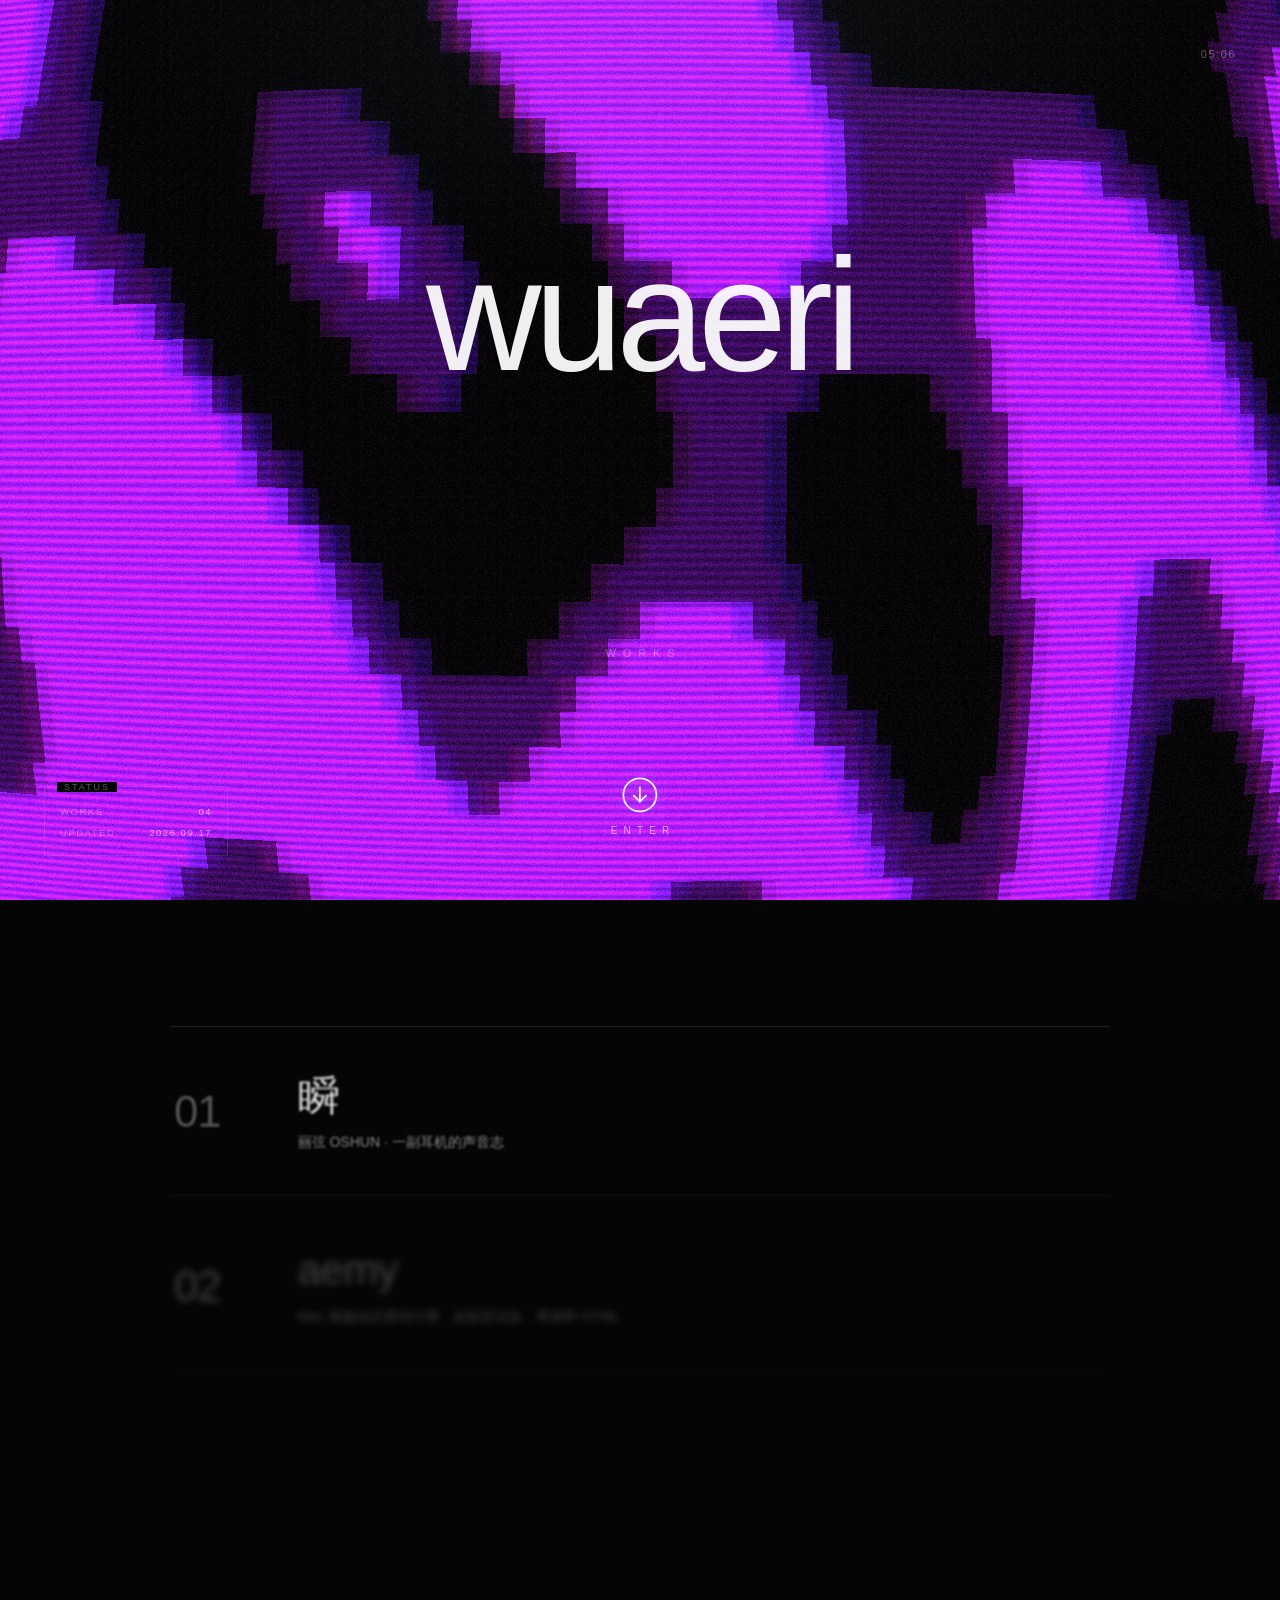
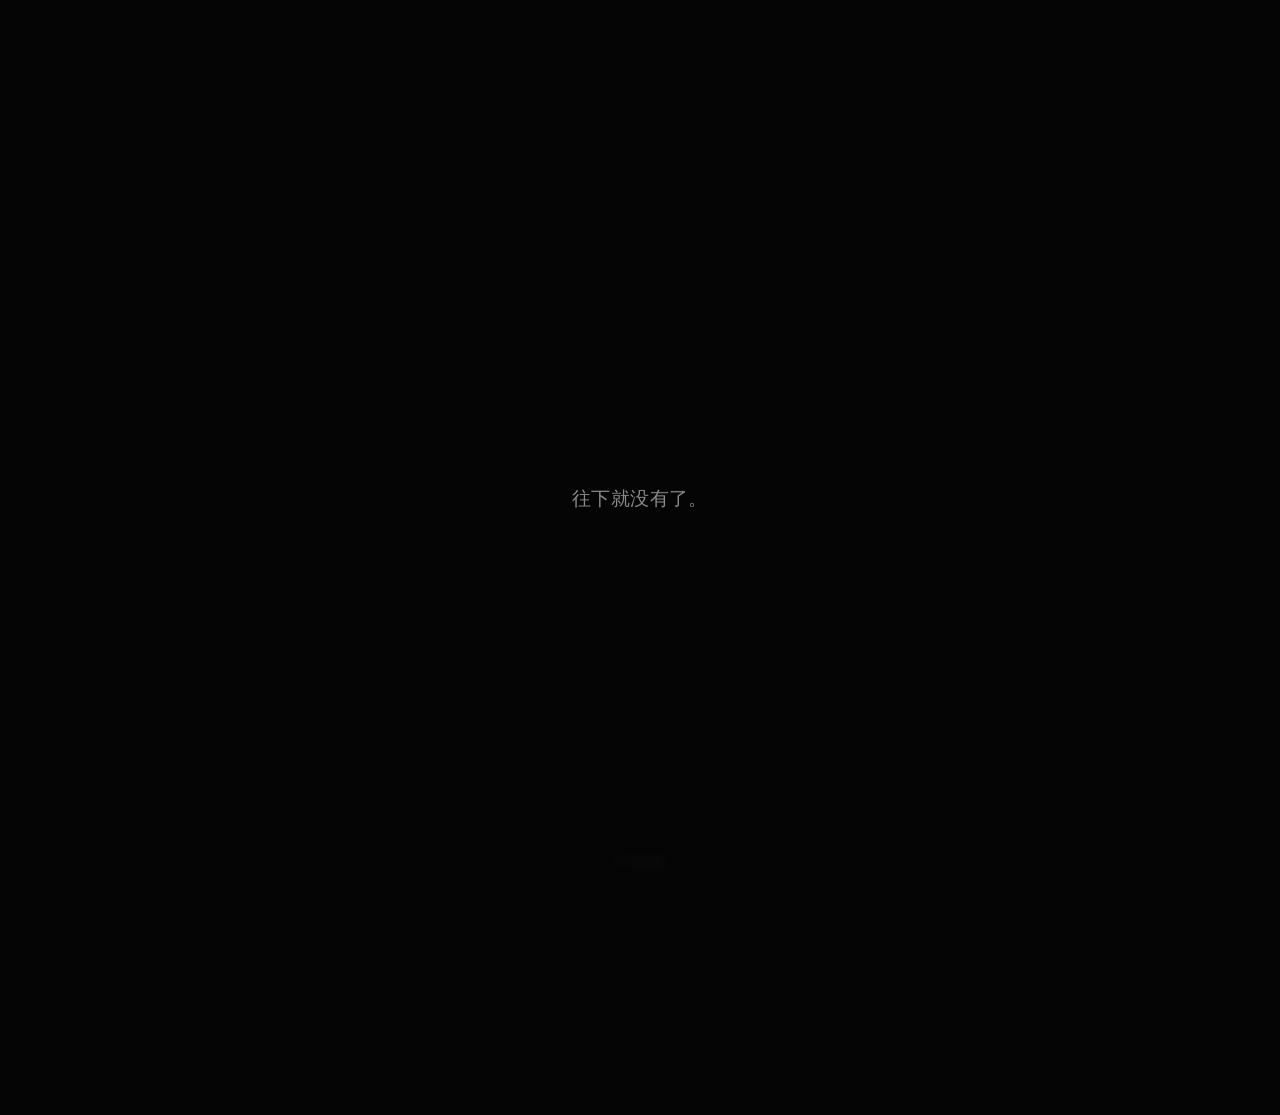
==== index.html @ e7e69a96 "修：首屏内容默认可见 —— 不再把"看得见"押在 JS 上 嘉豪报的是"图标没有"。实际是整个文字层没有：CRT 底照跑， 字和图标一个都不显示。  两个原因，都在同一条链上：  ① **顺序写反了。" ====
<!doctype html>
<html lang="zh-CN">
<head>
<meta charset="utf-8">
<meta name="viewport" content="width=device-width,initial-scale=1,viewport-fit=cover">
<title>wuaeri</title>
<meta name="description" content="wuaeri 的作品">

<!-- three 的裸名映射。head/head-hero.js 里写的是 import ... from 'three'，
     没有这张表浏览器解析不了裸名，模块会在加载那一步就死掉 ——
     而且是静默死：画布根本不会被创建，页面上什么都不会发生。
     必须放在 <head> 里、早于任何模块加载。 -->
<script type="importmap">
{"imports":{
  "three":"./head/vendor/three.module.js",
  "three/addons/":"./head/vendor/jsm/"
}}
</script>
<!-- 原先是 cdn.jsdelivr.net 上的同一份。改本地有两个原因：
     ① 国内直连 jsdelivr 一个文件就要 3.8 秒，而 three + GLTFLoader +
        OrbitControls 是**串行**下的 → 首屏那颗头要等十几秒才出来；
     ② 整站一直是"零外部依赖"，就 three 这一处例外。
     依赖链查过：GLTFLoader 另外要 ../utils/BufferGeometryUtils.js，
     已一并下到 head/vendor/jsm/ 里，相对路径对得上。 -->
<style>
:root{
  --bg:      #050506;
  --fg:      rgba(255,255,255,0.94);
  --fg-2:    rgba(255,255,255,0.58);
  --fg-3:    rgba(255,255,255,0.34);
  --line:    rgba(255,255,255,0.10);
  --pulse:   #9fd8ff;
  --warm:    #e8c9a0;
  --ease:    cubic-bezier(.22,1,.36,1);
  --pad:     clamp(22px,4vw,44px);
}
*{margin:0;padding:0;box-sizing:border-box}
html,body{height:100%}

/* 一屏一格 —— 滚轮一次过一片，像胶片走一格。
   proximity 而不是 mandatory：卡得太死会让人烦，
   这里只要"靠近边界时自己吸附过去"就够了。 */
html{scroll-snap-type:y proximity}

body{
  background:var(--bg);
  color:var(--fg);
  font-family:-apple-system,"SF Pro Display","PingFang SC","Helvetica Neue",sans-serif;
  -webkit-font-smoothing:antialiased;
  overflow-x:hidden;
}
/* 噪点 —— 和「瞬」同一张底 */
body::before{
  content:"";
  position:fixed; inset:0;
  pointer-events:none;
  opacity:.028;
  z-index:9;
  background-image:url("data:image/svg+xml,%3Csvg xmlns='http://www.w3.org/2000/svg' width='120' height='120'%3E%3Cfilter id='n'%3E%3CfeTurbulence type='fractalNoise' baseFrequency='0.85' numOctaves='3'/%3E%3C/filter%3E%3Crect width='120' height='120' filter='url(%23n)'/%3E%3C/svg%3E");
}
/* 顶部一层极淡的冷光 */
body::after{
  content:"";
  position:fixed; top:0; left:0; right:0; height:48vh;
  pointer-events:none; z-index:0;
  background:radial-gradient(ellipse 70% 100% at 50% 0%,
    rgba(159,216,255,.055) 0%, rgba(159,216,255,0) 68%);
}

/* ══════════ 首屏底：CRT 扭曲波 ══════════
   React Bits <CRTWarp> 的原生版（见 crt/crt-warp.js）。

   它和 .head-layer 有一个关键区别：**它自己有底**。
   着色器最后是 mix(backgroundColor, …) 且 alpha = 1，
   等于把整屏铺满 #05010a —— 它不是贴图，是首屏真正的地板。
   所以它必须在最底：压在任何东西下面都行，唯独不能盖住内容。

   入场 1.8s，比头颅的 1.6s 慢半拍 —— 让它像"屏幕先亮起来"。 */
.crt-layer{
  position:fixed; inset:0; z-index:0;
  pointer-events:none;
  opacity:0;
  transition:opacity 1.8s var(--ease);
}

/* ══════════ 首屏头颅 ══════════
   单独一层固定在底层垫在 <main> 后面。
   ⚠️ 绝不能放进 .panel 里 —— .panel > <em> 挂着"显影"那套
   opacity/blur/translate，画布一旦成了它的子元素就会被一起糊掉。
   也不会挡操作：pointer-events:none，滚轮永远归页面。 */
.head-layer{
  position:fixed; inset:0; z-index:0;
  pointer-events:none;
  opacity:0;
  transition:opacity 1.6s var(--ease);
}
/* 中间压一层暗。不是"把画面调暗"，是让名字浮出来 ——
   头是背景，字是主角，两者的明度得拉开，否则白字压在米白的脸上读不动。 */
.head-layer::after{
  content:""; position:absolute; inset:0;
  background:radial-gradient(ellipse 66% 54% at 50% 47%,
    rgba(5,5,6,.58) 0%, rgba(5,5,6,.30) 52%, rgba(5,5,6,0) 100%);
}
main{position:relative;z-index:1}

/* ══════════ 屏 ══════════
   每屏占满一整个视口。用 svh 不用 vh ——
   手机上地址栏一收一放，vh 会跳，svh 不会。 */
.panel{
  position:relative;
  min-height:100vh;
  min-height:100svh;
  display:grid;
  place-items:center;
  padding:clamp(96px,14vh,150px) var(--pad);
  scroll-snap-align:start;
}

/* ══════════ 显影 ══════════
   这一屏进视口时，内容从模糊里浮出来 —— 像照片在显影液里。
   是「曝光」这件事最安静的翻译：不闪、不吵、不打断阅读。
   （进场那一下的白线扫描是"闪"，是事件；
     这里是"显"，是过程。两种都要有，但用量差很远。） */
/* ⚠️ 默认是**可见的**。这一条是拿一上午换来的。

   原来这里写的是 `.panel > *{opacity:0}` —— 先藏、再由 JS 放。
   看着合理，其实是把内容的可见性**押在 JS 上**：JS 有一环没跑，
   整页就是一片空白。2026-09-17 上午嘉豪连撞三次，症状都是
   "CRT 底在动，字和图标一个都没有"。

   正着写：**要藏，得由 JS 主动给自己挂 `html.fx` 来申请。**
   JS 没跑、跑一半、或者被打断，页面都是完整可见的。

   为什么会被打断：**Safari 会暂停后台标签页的 requestAnimationFrame。**
   他在终端里跟我说话，Safari 在后台 → 显影动画一帧没走 →
   文字永远停在初始的 opacity 0。（CSS 不受影响，所以 CRT 那个
   底照跑 —— 这正是"底在动、字没有"的来源。） */
.panel > *{
  transition:
    opacity   1.05s var(--ease),
    filter    1.05s var(--ease),
    transform 1.05s var(--ease);
}
html.fx .panel > *{
  opacity:0;
  filter:blur(16px);
  transform:translateY(30px);
  transition:none;
}
.panel.in > *{
  opacity:1;
  filter:none;
  transform:none;
}
/* anime.js 接手之后，把这个 transition 关掉。
   动画改成逐帧写 inline style —— 留着 CSS transition 的话，
   每一帧都会被"再补一段过渡"，跟滚动的跟随会打成一团。 */
html.fx .panel > *{transition:none}
/* 例外：门那个口的 hover 变色是"交互反馈"，不是"显影"，
   别被上面那条一起关掉 —— 关掉的话鼠标移上去是硬切。 */
html.fx .p1 .enter{transition:color .55s var(--ease)}

.panel > *:nth-child(1){transition-delay:.06s}
.panel > *:nth-child(2){transition-delay:.16s}
.panel > *:nth-child(3){transition-delay:.26s}
.panel > *:nth-child(4){transition-delay:.36s}

/* ══════════ 一 · 门 ══════════ */
.p1 .word{
  font-size:clamp(72px,12.5vw,190px);
  font-weight:500;
  letter-spacing:-.045em;
  line-height:.92;
  text-align:center;
  will-change:transform;
}
.p1 .sub{
  margin-top:clamp(22px,3.4vh,40px);
  text-align:center;
  font-size:11px;
  letter-spacing:.62em;
  text-transform:uppercase;
  color:var(--fg-3);
  /* 字距会把整行的视觉重心往左拽，补回来一点 */
  text-indent:.62em;
}

/* ── 门上的口 ──
   ⚠️ 这一块换过一版，起因就一个字：**看不见**。

   第一版是"一根 1px 的竖线（上半还全透明）+ 10px 的大写字"，
   走的还是 HUD 那套。那套在**静止的暗底**上成立 ——
   可它现在压在 CRT 上，底是亮的、还会动。
   **1px 和 10px 在这种底上就等于不存在。**
   嘉豪的原话是「能盲点，但就是没有图标」：
   热区在、点得到，可屏幕上什么都没有。

   教训记下来：**"细"是相对于底的。底一亮一動，细就不再是克制，
   是消失。** 现在给一个真有形的东西：细线圆环 + 向下箭头。

   ⚠️ 另外两个位置上的坑（第一版栽过，仍然成立）：
   ① **挂底边、脱离 grid 流。** 留在流里它就是第三个居中元素，
      落在画面 63% 那一带 —— 正好压在头的下巴上。
   ② **居中不能用 transform。** 显影那几帧往 transform 里写
      translateY，会把 translateX(-50%) 一起盖掉
      （靠 width + 负 margin 居中，transform 留给动画用）。 */
.p1 .enter{
  position:absolute;
  left:50%;
  bottom:clamp(30px,6.4vh,56px);
  width:160px;
  margin-left:-80px;
  display:flex;
  flex-direction:column;
  align-items:center;
  /* 热区：看着是一小块，点得到的是一整块。手机上尤其要紧。 */
  padding:14px 20px 8px;
  text-decoration:none;
  color:rgba(255,255,255,.78);
  transition:color .55s var(--ease);
}
.p1 .enter:hover,
.p1 .enter:focus-visible{color:#fff}
.p1 .enter:focus-visible{outline:none}

.p1 .enter-ico{
  display:block;
  width:clamp(32px,4.2vh,40px);
  height:clamp(32px,4.2vh,40px);
  color:rgba(255,255,255,.92);
  /* 亮底 + 会动 → 得给它一层自己的光，才从紫里浮得出来 */
  filter:drop-shadow(0 0 9px rgba(159,216,255,.55));
  animation:enterBob 3s var(--ease) infinite;
  transition:color .45s var(--ease);
}
.p1 .enter-ico svg{display:block;width:100%;height:100%}
.p1 .enter:hover .enter-ico{color:#fff}

/* 轻轻往下走。指向用动作说，不用第二个箭头说。 */
@keyframes enterBob{
  0%,100%{transform:translateY(0)}
  50%    {transform:translateY(5px)}
}

.p1 .enter-txt{
  margin-top:11px;
  font-size:10px;
  letter-spacing:.62em;
  text-indent:.62em;
  text-transform:uppercase;
  color:rgba(255,255,255,.62);
}

@media (prefers-reduced-motion:reduce){
  .p1 .enter-ico{animation:none}
}

/* ══════════ 二 · 作品 ══════════ */
.p2 .works{
  list-style:none;
  width:100%;
  max-width:940px;
  border-top:1px solid var(--line);
}
.p2 .works li{border-bottom:1px solid var(--line)}
.p2 .works a,
.p2 .works .soon-row{
  position:relative;
  display:grid;
  grid-template-columns:clamp(56px,7vw,96px) 1fr auto;
  align-items:center;
  gap:0 clamp(18px,3vw,34px);
  padding:clamp(26px,4.6vh,46px) 4px;
  text-decoration:none;
  color:inherit;
  overflow:hidden;
  transition:padding-left .5s var(--ease),background .5s ease;
}
.p2 .works a:hover{padding-left:20px;background:rgba(255,255,255,.014)}

/* 掠过的那道光。非 hover 时 transition 是 0s ——
   松开就在左侧瞬间归位（在框外，看不见），
   再移回来才是又扫一次。它永远只朝一个方向走。 */
.p2 .works a::before{
  content:"";
  position:absolute; inset:0;
  pointer-events:none;
  background:linear-gradient(100deg,
    transparent 22%,
    rgba(255,255,255,.05) 46%,
    rgba(255,255,255,.09) 50%,
    rgba(255,255,255,.05) 54%,
    transparent 78%);
  transform:translateX(-100%);
  transition:transform 0s;
}
.p2 .works a:hover::before{
  transform:translateX(100%);
  transition:transform 760ms var(--ease);
}

.idx{
  font-size:clamp(26px,3.4vw,46px);
  font-weight:200;
  font-variant-numeric:tabular-nums;
  letter-spacing:-.02em;
  color:var(--fg-3);
  transition:color .35s ease;
  line-height:1;
}
.p2 .works a:hover .idx{color:var(--pulse)}

.title{
  font-size:clamp(24px,3.4vw,42px);
  font-weight:500;
  letter-spacing:-.014em;
  line-height:1.2;
}
.desc{
  display:block;
  margin-top:9px;
  font-size:clamp(12.5px,1.2vw,14px);
  line-height:1.6;
  color:var(--fg-2);
  font-weight:400;
}
.arrow{
  font-size:clamp(16px,1.6vw,21px);
  color:var(--fg-3);
  transform:translateX(-6px);
  opacity:0;
  transition:transform .5s var(--ease),opacity .35s ease,color .35s ease;
}
.p2 .works a:hover .arrow{transform:translateX(0);opacity:1;color:var(--warm)}

/* 未上线的条目：不假装能点 */
.soon .title,.soon .desc{color:var(--fg-3)}
.soon{cursor:default}

/* ══════════ 三 · 尾 ══════════ */
.p3{text-align:center}
.p3 .coda{
  font-size:clamp(15px,1.6vw,19px);
  letter-spacing:.02em;
  color:var(--fg-2);
  line-height:2;
}
.p3 .links{
  margin-top:clamp(30px,5vh,52px);
  display:flex; gap:clamp(20px,3vw,34px);
  justify-content:center;
  font-size:12px;
  letter-spacing:.14em;
  text-transform:uppercase;
}
.p3 .links a{
  color:var(--fg-3);
  text-decoration:none;
  padding-bottom:3px;
  border-bottom:1px solid transparent;
  transition:color .3s ease,border-color .3s ease;
}
.p3 .links a:hover{color:var(--pulse);border-color:rgba(159,216,255,.4)}

/* ══════════ 四角仪表 ══════════
   不随内容滚 —— 是贴在屏幕上的铭牌，不是页面里的东西。 */
.hud-layer{
  position:fixed; inset:0; z-index:20;
  pointer-events:none;
  display:grid;
  grid-template-columns:1fr auto;
  grid-template-rows:auto 1fr auto;
  padding:var(--pad);
}
.hud-layer a{pointer-events:auto}
.hud-tr{grid-column:2;grid-row:1;justify-self:end;align-self:start}
.hud-bl{grid-column:1;grid-row:3;justify-self:start;align-self:end}

.clock{
  font-size:11px; letter-spacing:.14em;
  font-variant-numeric:tabular-nums;
  color:var(--fg-3);
}
.hud-card{
  position:relative;
  border:1px solid var(--line);
  padding:15px 15px 12px;
  min-width:184px;
}
.hud-card::before{
  content:"status";
  position:absolute; top:0; left:12px;
  transform:translateY(-50%);
  background:var(--bg);
  padding:0 7px;
  font-size:9px; letter-spacing:.22em;
  text-transform:uppercase; color:var(--fg-3);
}
.hud-row{
  display:flex; justify-content:space-between; gap:22px;
  font-size:9.5px; letter-spacing:.16em; text-transform:uppercase;
  color:var(--fg-3); line-height:2.15;
}
.hud-row b{
  font-weight:400; color:var(--fg-2);
  font-variant-numeric:tabular-nums;
}

/* ══════════ 片边刻度 ══════════
   右边一条极细的竖线，走到哪填到哪。
   诺里斯那种站给的是"实时数据"，我给的是"你现在在片子的第几格" ——
   同样是"活着"的信号，但这个不需要维护。 */
.rail{
  position:fixed; right:var(--pad); top:50%;
  transform:translateY(-50%);
  width:1px; height:clamp(110px,20vh,200px);
  background:rgba(255,255,255,.075);
  z-index:20; pointer-events:none;
}
.rail i{
  display:block; width:100%; height:0;
  background:linear-gradient(180deg,rgba(255,255,255,.6),rgba(255,255,255,.12));
  transition:height .1s linear;
}

/* ══════════ 入场那一下曝光 ══════════
   一道极薄的白线从上扫到下，整页只跑一次。
   这不是装饰 —— 是「瞬」在页面上的第一次出现。
   事件色是过曝的白，不是荧光色：一闪即走，不留痕。 */
.flash{
  position:fixed; left:0; right:0; top:0; height:1px; z-index:99;
  pointer-events:none;
  background:linear-gradient(90deg,transparent,rgba(255,255,255,.6),transparent);
  animation:sweep 860ms var(--ease) 160ms both;
}
@keyframes sweep{
  0%  { transform:translateY(0);      opacity:0 }
  12% { opacity:1 }
  88% { opacity:1 }
  100%{ transform:translateY(100vh);  opacity:0 }
}

/* ══════════ 窄屏 ══════════ */
@media (max-width:760px){
  .hud-layer{
    position:static; inset:auto;
    display:block;
    padding:0 var(--pad) clamp(48px,8vh,72px);
  }
  .hud-tr{display:none}
  .hud-card{min-width:0}
  .rail{display:none}
  .panel{padding-left:var(--pad);padding-right:var(--pad)}
}
@media (max-width:520px){
  .p2 .works a,
  .p2 .works .soon-row{grid-template-columns:auto 1fr;gap:0 16px;padding:22px 2px}
  .arrow{display:none}
  .idx{font-size:22px}
}

/* 尊重减弱动效 —— 这些都是纯装饰，关掉不损失任何信息 */
@media (prefers-reduced-motion:reduce){
  html{scroll-snap-type:none}
  .flash{display:none}
  .panel > *{opacity:1; filter:none; transform:none; transition:none}
  .p2 .works a::before{display:none}
  .p2 .works a{transition:none}
  .rail i{transition:none}
}
</style>
</head>
<body>

<!-- 首屏底：CRT 扭曲波。垫在头颅**后面**（DOM 更前、层叠级相同）。 -->
<div class="crt-layer" id="crtLayer" aria-hidden="true"></div>

<!-- 首屏头颅。垫在正文后面，滚过首屏自己退场。 -->
<div class="head-layer" id="headLayer" aria-hidden="true"></div>

<main>

  <!-- ═══ 一 · 门 ═══ -->
  <section class="panel p1" id="s1">
    <h1 class="word" id="word">wuaeri</h1>
    <div class="sub">Works</div>
    <!-- 门上的口。
         这一屏原来只有字和一颗头，屏幕上**没有任何能点的地方** ——
         访客得自己猜到"要往下滚"才知道底下有东西。带"门"的注释
         写了三天，门本身却不在。补上。 -->
    <a class="enter" id="enter" href="#s2">
      <span class="enter-ico" aria-hidden="true">
        <svg viewBox="0 0 24 24" fill="none" stroke="currentColor"
             stroke-width="1.15" stroke-linecap="round" stroke-linejoin="round">
          <circle cx="12" cy="12" r="10.5"/>
          <path d="M12 7.3v8.8"/>
          <path d="M8.1 12.4l3.9 3.9 3.9-3.9"/>
        </svg>
      </span>
      <span class="enter-txt">Enter</span>
    </a>
  </section>

  <!-- ═══ 二 · 作品 ═══ -->
  <section class="panel p2" id="s2">
    <ul class="works">
      <li>
        <a href="./shun/">
          <span class="idx">01</span>
          <span>
            <span class="title">瞬</span>
            <span class="desc">丽弦 OSHUN · 一副耳机的声音志</span>
          </span>
          <span class="arrow">→</span>
        </a>
      </li>

      <li class="soon">
        <div class="soon-row">
          <span class="idx">02</span>
          <span>
            <span class="title">aemy</span>
            <span class="desc">Mac 视频动态壁纸引擎 · 桌面层渲染，界面即 HTML</span>
          </span>
        </div>
      </li>

      <!-- Bouncer 早就上架了（github.com/wuaeri/bouncer-zh），
           可这里一直挂着 class="soon" —— "未上线"是假的。
           2026-09-17 收口时查出来的。 -->
      <li>
        <a href="https://github.com/wuaeri/bouncer-zh" target="_blank" rel="noopener">
          <span class="idx">03</span>
          <span>
            <span class="title">Bouncer 中文版</span>
            <span class="desc">X 的 AI 推文过滤器 · 界面、提示词、建议全中文化</span>
          </span>
          <span class="arrow">→</span>
        </a>
      </li>

      <li>
        <a href="./hotspot/">
          <span class="idx">04</span>
          <span>
            <span class="title">热点区</span>
            <span class="desc">aespa 的实时热点 · 媒体层与社区层，每两小时自动更新</span>
          </span>
          <span class="arrow">→</span>
        </a>
      </li>
    </ul>
  </section>

  <!-- ═══ 三 · 尾 ═══ -->
  <section class="panel p3" id="s3">
    <p class="coda">往下就没有了。</p>
    <nav class="links">
      <a href="https://github.com/wuaeri" target="_blank" rel="noopener">GitHub</a>
    </nav>
  </section>

</main>

<!-- 四角仪表层 -->
<div class="hud-layer">
  <div class="hud-tr"><span class="clock" id="clock">--:--</span></div>
  <div class="hud-bl">
    <div class="hud-card">
      <!-- ⚠️ 这两个数是手写的。上传新作品时记着一起改。 -->
      <div class="hud-row"><span>Works</span><b>04</b></div>
      <div class="hud-row"><span>Updated</span><b>2026.09.17</b></div>
    </div>
  </div>
</div>

<!-- 片边刻度 -->
<div class="rail"><i id="rail"></i></div>

<!-- 入场扫描线 -->
<div class="flash"></div>

<script>
(function () {
  /* ── 显影：哪一屏进视口，哪一屏的内容才浮出来 ──
     阈值取 .35 而不是 .5：这一屏内容本来就大，
     等它露出过半才动，人已经先看到"糊的了"。 */
  var panels = [].slice.call(document.querySelectorAll('.panel'));
  var reduced = window.matchMedia('(prefers-reduced-motion:reduce)').matches;
  /* 显影动画的紧急刹车。到点由兜底置真，逼它停手、把内容按到位。 */
  var heroStop = false;

  /* ?goto=NNN —— 延迟一下，然后**真的滚**过去。
     无头浏览器没法滚动，而滚动驱动的动画不滚就验不了。
     延迟是刻意的：必须在 anime 初始化完成之后才滚 ——
     否则等于"一出生就已经在终点"，滚动事件不会触发，
     所有滚动观察器都会停在 progress 0。（用锚点 #s2 就是这样，
     所以我一开始以为编排坏了，其实是测法不对。） */
  var gq = new URLSearchParams(location.search);
  if (gq.has('goto')) {
    var gy = parseFloat(gq.get('goto'));
    setTimeout(function () { window.scrollTo(0, gy); }, 700);
  }

  /* 兜底：没有 IntersectionObserver、或者 anime 没载入 —— 走老路。
     **这条必须留着。** 新的编排整段都依赖 anime 载入成功，
     一个 CDN 抽风就能让三屏内容永远停在 opacity:0 —— 页面全白。
     内容永远比效果重要。 */
  function fallbackReveal() {
    if (!('IntersectionObserver' in window)) {
      panels.forEach(function (p) { p.classList.add('in'); });
      return;
    }
    var io = new IntersectionObserver(function (entries) {
      entries.forEach(function (e) {
        if (e.isIntersecting) e.target.classList.add('in');
      });
    }, { threshold: 0.35, rootMargin: '0px 0px -8% 0px' });
    panels.forEach(function (p) { io.observe(p); });
    if (panels[0]) panels[0].classList.add('in');
  }

  /* ══════════════════════════════════════════════════════════
     滚动编排 —— 自己写，不引库。跟 anime.js 学的四条全在里面：
       ① 状态由 JS 持有（不是 CSS transition 一触发就撒手）
       ② 进度带惯性跟随 —— 手停下之后还在缓缓收尾
       ③ 每个元素有自己的滚动窗口，彼此错开
       ④ 一条进度推整屏，所以整屏读起来是**一个动作**，不是好几个动画

     为什么不直接用他们的 onScroll（两条理由，都是硬的）：
       ① 无头 Chrome 在 --virtual-time-budget 下**不派发 scroll 事件**
          （head/scroll-test.html 里那个 rawScroll 对照证明了），
          事件驱动的写法在这台机器上**根本没法验** ——
          而"没法验"今晚已经害我白烧过好几轮。
       ② 它是事件驱动；这条站的架构是**读位置、不听事件**
          （头颅那套就是每帧读 scrollY，所以无头能验、真机也不抖）。
     自己写这几十行：能验、没依赖、也不会因为一个 CDN 抽风整页空白。
     ══════════════════════════════════════════════════════════ */
  var clamp01 = function (x) { return x < 0 ? 0 : x > 1 ? 1 : x; };
  var easeOutExpo = function (x) { return x >= 1 ? 1 : 1 - Math.pow(2, -10 * x); };
  var SNAP = gq.has('fxsnap');
  var tracks = [];

  function measure() {
    tracks.forEach(function (t) {
      t.top = t.el.getBoundingClientRect().top + window.scrollY;
    });
  }

  function frame() {
    requestAnimationFrame(frame);
    var y = window.scrollY, vh = window.innerHeight;
    for (var k = 0; k < tracks.length; k++) {
      var t = tracks[k], n = t.items.length;
      if (!n) continue;
      // 区间：这一屏的顶，从"视口底"走到"离视口顶 18%"
      var start = t.top - vh, end = t.top - vh * 0.18;
      var target = clamp01((y - start) / Math.max(1, end - start));
      t.p += (target - t.p) * t.sync;             // ← 惯性。他们的 sync 就是这个意思
      if (Math.abs(target - t.p) < 0.0004) t.p = target;
      var gap = n > 1 ? Math.min(t.gap, (1 - t.win) / (n - 1)) : 0;
      for (var i = 0; i < n; i++) {
        var e = easeOutExpo(clamp01((t.p - i * gap) / t.win));
        var el = t.items[i];
        el.style.opacity = e.toFixed(3);
        el.style.transform = e >= 1 ? 'none'
          : 'translateY(' + ((1 - e) * t.rise).toFixed(2) + 'px)';
        el.style.filter = e >= 1 ? 'none'
          : 'blur(' + ((1 - e) * t.blur).toFixed(2) + 'px)';
      }
    }
  }

  function setup() {
    /* 第二、三屏：初值由 JS 写死，CSS 只管长相。
       写完内容就已经在"会被驱动"的状态里 —— 之后 rAF 一跑，
       它就是滚动位置的函数，滚回去会倒着演。 */
    [
      { sec: '#s2', sel: '.p2 .works li',            win: 0.62, gap: 0.16, rise: 44, blur: 14 },
      { sec: '#s3', sel: '.p3 .coda, .p3 .links',    win: 0.60, gap: 0.20, rise: 30, blur: 12 }
    ].forEach(function (s) {
      var sec = document.querySelector(s.sec);
      var items = sec ? [].slice.call(document.querySelectorAll(s.sel)) : [];
      if (!items.length) return;
      items.forEach(function (el) {
        el.style.opacity = 0;
        el.style.filter = 'blur(' + s.blur + 'px)';
        el.style.transform = 'translateY(' + s.rise + 'px)';
        el.style.willChange = 'opacity, transform, filter';
      });
      /* ?fxsnap —— 关掉惯性、瞬时跟随。无头里虚拟时间只跑得出十来帧，
         收敛不完，截图永远停在半路。这个开关只给"拍一张终态"用。 */
      tracks.push({ el: sec, items: items, p: 0, sync: SNAP ? 1 : 0.11,
                    win: s.win, gap: s.gap, rise: s.rise, blur: s.blur, top: 0 });
    });
    measure();
    requestAnimationFrame(frame);

    /* 第一屏：开门，不等滚动。
       "显"是过程、每屏都做；但这一屏是开场的显影，得自己走。
       同样 easeOutExpo（快进慢停）—— 三屏同一个手感。 */
    /* ?fxdone —— 显影直接落到终态。
       无头 Chrome 在虚拟时间下只跑得出十来帧，这条逐帧动画永远
       停在半路（实测 9 秒时 Enter 还卡在 opacity .92），
       **截图就永远验不了"长什么样"**。这个开关只给拍图用。 */
    if (gq.has('fxdone')) return;

    /* 拍子：字 → Works → Enter，三下。
       入口是这一屏的落点，慢半拍单独落下来 ——
       和前两样挤在一起出来，就不像一个"可以按"的东西了。 */
    var HERO = [
      { sel: '.p1 .word',  delay:   0, dur: 1500, blur: 20, rise: 46 },
      { sel: '.p1 .sub',   delay: 130, dur: 1000, blur: 12, rise: 24 },
      { sel: '.p1 .enter', delay: 430, dur: 1150, blur: 10, rise: 20 }
    ];
    var hero = [];
    HERO.forEach(function (h) {
      var el = document.querySelector(h.sel);
      if (el) hero.push({ el: el, c: h });
    });
    if (!hero.length) return;
    hero.forEach(function (o) {
      o.el.style.opacity = 0;
      o.el.style.filter = 'blur(' + o.c.blur + 'px)';
      o.el.style.transform = 'translateY(' + o.c.rise + 'px)';
    });
    var t0 = performance.now() + 140;
    (function heroFrame() {
      if (heroStop) return;      // 兜底已经接手，别再往 inline style 里写了
      var k = performance.now() - t0;
      if (k < 0) { requestAnimationFrame(heroFrame); return; }
      var done = true;
      hero.forEach(function (o) {
        var c = o.c;
        var local = clamp01((k - c.delay) / c.dur);
        var e = easeOutExpo(local);
        o.el.style.opacity = e.toFixed(3);
        o.el.style.transform = e >= 1 ? 'none'
          : 'translateY(' + ((1 - e) * c.rise).toFixed(2) + 'px)';
        o.el.style.filter = e >= 1 ? 'none'
          : 'blur(' + ((1 - e) * c.blur).toFixed(2) + 'px)';
        if (local < 1) done = false;
      });
      if (!done) requestAnimationFrame(heroFrame);
    })();
  }

  /* ═══ 兜底：绝不允许空白 ═══
     这一屏的内容是"CSS 先藏、JS 再放"。JS 任何一环出岔子（文件缓存不一致、
     某个 API 不支持、模块加载失败…），整页就是一片黑 ——
     2026-09-17 上线当晚嘉豪就报了一次"网页内什么都没有了"。
     **内容永远比效果重要**：2.6 秒还没显示出来的，一律强制显示。 */
  function rescue() {
    ['word', 'sub', 'enter'].forEach(function (c) {
      [].forEach.call(document.querySelectorAll('.p1 .' + c), function (el) {
        el.style.opacity = 1; el.style.filter = 'none'; el.style.transform = 'none';
      });
    });
    [].forEach.call(document.querySelectorAll('.p2 .works li, .p3 .coda, .p3 .links'),
      function (el) {
        el.style.opacity = 1; el.style.filter = 'none'; el.style.transform = 'none';
      });
    [].forEach.call(document.querySelectorAll('.panel'), function (el) {
      el.classList.add('in');
    });
    document.documentElement.classList.remove('fx');   // 让 CSS 的 .in 那条路也生效
  }

  if (reduced) {
    fallbackReveal();
  } else {
    try {
      document.documentElement.classList.add('fx');   // 关掉 CSS transition
      setup();
      if (gq.has('fxdone')) rescue();                 // 见 setup() 里那段注释
      addEventListener('resize', measure);
      /* 2.6 秒**无条件**收口，不判断"跑没跑完"。
         上一版这里是个 if：只有 #word 的 opacity 不到 0.9 才救。
         于是 sub 和 enter 卡住的时候它压根不动手 ——
         兜底"检查过了"，却什么都没做。
         **判断本身就会出错；到点就按下去，已经到位的再按一次无害。** */
      setTimeout(function () {
        heroStop = true;
        rescue();
      }, 2600);
    } catch (e) {
      console.warn('[fx] 编排失败，走兜底：', e);
      document.documentElement.classList.remove('fx');
      fallbackReveal();
    }
  }

  /* ══ 门上的口 ══
     点了滚到作品屏。不用 CSS 的 scroll-behavior:smooth ——
     它跟 scroll-snap 一起用会互相打架，自己发更可控。 */
  function goWorks() {
    var s2 = document.getElementById('s2');
    // 拿不到就什么都不做，让浏览器自己跳 href="#s2" 那个锚点
    if (s2 && typeof s2.scrollIntoView === 'function') {
      s2.scrollIntoView({ behavior: reduced ? 'auto' : 'smooth', block: 'start' });
    }
  }
  var enter = document.getElementById('enter');
  if (enter) {
    enter.addEventListener('click', function (e) {
      e.preventDefault();
      goWorks();
    });
  }

  /* 首屏是"门"，而门上除了那个口没有别的可交互对象 ——
     与其让人瞄准一根细线，不如**整屏都算数**。
     只给鼠标设备：触屏上滚动手势结束时会补一个 click，
     整屏可点会变成"滑一下就跳走"。 */
  var s1 = document.getElementById('s1');
  if (s1 && window.matchMedia('(hover:hover) and (pointer:fine)').matches) {
    s1.style.cursor = 'pointer';
    s1.addEventListener('click', function (e) {
      if (e.target && e.target.closest && e.target.closest('a')) return;  // 口子自己处理
      goWorks();
    });
  }

  /* ── 片边刻度 ── */
  var rail = document.getElementById('rail');
  var ticking = false;
  function paintRail() {
    ticking = false;
    if (!rail) return;
    var max = document.documentElement.scrollHeight - window.innerHeight;
    rail.style.height = (max > 0 ? Math.min(1, window.scrollY / max) * 100 : 0) + '%';
  }
  function onScroll() {
    if (ticking) return;
    ticking = true;
    requestAnimationFrame(paintRail);
  }
  window.addEventListener('scroll', onScroll, { passive: true });
  window.addEventListener('resize', onScroll);
  paintRail();

  /* ── 首屏那个字跟着鼠标挪一点点 ──
     幅度压得很小（14px / 10px）：它该是"这页是活的"，
     不该是"这个字在乱跑"。挂在 .word 上而不是它的父层，
     因为父层的 transform 归显影那条 transition 管，会打架。 */
  var word = document.getElementById('word');
  if (word && window.matchMedia('(hover:hover) and (pointer:fine)').matches) {
    var raf = null, mx = 0, my = 0;
    document.addEventListener('mousemove', function (e) {
      mx = e.clientX / window.innerWidth - .5;
      my = e.clientY / window.innerHeight - .5;
      if (raf) return;
      raf = requestAnimationFrame(function () {
        raf = null;
        word.style.transform =
          'translate3d(' + (mx * 14).toFixed(2) + 'px,' + (my * 10).toFixed(2) + 'px,0)';
      });
    }, { passive: true });
  }

  /* ── file:// 下的目录链接 ──
     ⚠️ 这是个只在本地冒头的坑，线上永远看不到。
     浏览器不渲染 file:// 的目录列表，而 Safari 遇到 "…/shun/" 这种
     以斜杠结尾的本地地址时也不自己兜着 —— 它把地址甩给系统，
     系统用访达打开。于是点一下作品，弹出的不是网页，是一个文件夹窗口。
     线上没这回事：GitHub Pages 的服务器会把 /shun/ 解析成 index.html。
     所以只在 file: 协议下，把这种目录链接补成明确的 index.html。
     （href 里保留 "./shun/" 原样，是为了线上地址栏干净。） */
  if (location.protocol === 'file:') {
    [].slice.call(document.querySelectorAll('a[href]')).forEach(function (a) {
      var h = a.getAttribute('href');
      if (!h || h.indexOf('http') === 0 || h.charAt(0) === '#') return;
      if (h.charAt(h.length - 1) === '/') a.setAttribute('href', h + 'index.html');
    });
  }

  /* ══════════ 首屏头颅 ══════════
     两个数，别混：
       ratio()    —— 滚过首屏多少（可以 >1，用来算退场）
       progress() —— 给组件的 0..1，就是拆解程度
     组件每帧问一次 progress，不是我们推给它 —— 滚动事件在移动端会被
     节流、惯性滚动还会延迟，推着走一定会抖；读变量则永远跟得上。
     （跟课室游戏那条"世界是时间的函数"是同一件事。） */
  (function () {
    var layer = document.getElementById('headLayer');
    var crtLayer = document.getElementById('crtLayer');
    var s1 = document.getElementById('s1');
    if (!layer || !s1) return;
    var head = null, crt = null;
    var headReady = false, crtReady = false, shown = true;
    // 减弱动效就直接不要它 —— 这东西是纯装饰，关掉不损失信息
    if (window.matchMedia('(prefers-reduced-motion:reduce)').matches) return;

    /* ?scroll=NNN —— 假装已经滚了这么多像素。
       无头浏览器截不了"滚动之后"的样子，没有这个口子就只能靠肉眼验，
       而这个站最要紧的恰恰就是滚动那一段。线上没有任何影响。 */
    var q = new URLSearchParams(location.search);
    var FAKE = q.has('scroll') ? parseFloat(q.get('scroll')) : null;
    function sy() { return FAKE === null ? window.scrollY : FAKE; }

    function ratio() {
      var h = s1.offsetHeight || window.innerHeight;
      return sy() / (h * 0.92);
    }
    function progress() {
      return Math.min(1, Math.max(0, ratio()));
    }
    /* ══ 两层退场的节奏不一样，这是"过渡"最花心思的地方 ══
       头颅是**演员**：滚过首屏立刻开始走，0.40 屏走完。
       CRT 是**屏幕**：晚一拍（1.06 屏）才开始灭，而且灭得更快（0.30 屏）。
       于是滚下去看到的是"人先撤、屏再黑"，不是一个整体慢慢化开；
       等第二屏的作品列表升上来时，底下已经干净了 ——
       不然一层紫等离子糊在作品后面，读都读不动。 */
    function paint() {
      var r = ratio();
      var headVis = r < 1 ? 1 : Math.max(0, 1 - (r - 1) / 0.40);
      var crtVis  = r < 1 ? 1 : Math.max(0, 1 - (r - 1.06) / 0.30);
      layer.style.opacity = (headReady ? headVis : 0).toFixed(3);
      if (crtLayer) crtLayer.style.opacity = (crtReady ? crtVis : 0).toFixed(3);

      /* 眼睛看不见了就别再算。⚠️ 这两层都是 fixed 全屏 ——
         IntersectionObserver 对它们**永远**返回"在视口里"，
         它压根不会滚出视口，所以 IO 在这件事上帮不上忙。
         省电只能自己按透明度叫停（这台机器今天在跑电池）。 */
      var onScreen = Math.max(headVis, crtVis) > 0.004;
      if (onScreen !== shown) {
        shown = onScreen;
        if (head && head.setPaused) head.setPaused(!onScreen);
        if (crt && crt.setPaused) crt.setPaused(!onScreen);
      }
    }
    window.addEventListener('scroll', paint, { passive: true });
    window.addEventListener('resize', paint);
    paint();

    /* ══ 底：CRT 扭曲波 ══
       参数是嘉豪 2026-09-17 给的那一组，原样。
       它比头颅先就绪（不用下模型），所以"屏幕先亮"是自然发生的，
       不用再手动错开 —— CSS 那边 1.8s 比头颅的 1.6s 慢半拍只是保险。

       跟头颅同一个道理：拿不到就当没这回事，底黑了页面照样完整。 */
    if (crtLayer && !q.has('nocrt')) {
      import('./crt/crt-warp.js').then(function (m) {
        /* 参数就是嘉豪给的那一组，原样。 */
        crt = m.createCRTWarp(crtLayer, {
          color: '#c755f7',
          backgroundColor: '#05010a',
          speed: 0.5,
          curvature: 0.25,
          scanlineStrength: 0.25,
          scanlineFrequency: 200,
          waveAmplitude: 0.3,
          waveFrequency: 2.5,
          bloom: 1.5,
          bloomRadius: 1,
          noise: 0.1,
          vignette: 0,
          brightness: 1.25,
          pixelation: 1,
          rgbShift: 0.015,
          mouseReact: true,
          mouseStrength: 0.5,
          dpr: 1,
          fps: 30
        });
        if (crt.ok) { crtReady = true; paint(); }
        else console.warn('[crt] 没起来：', crt.why);
      }).catch(function (e) { console.warn('[crt] 模块没载入：', e); });
    }

    /* ══ 头颅 ══
       2026-09-17 嘉豪："去掉吧，有些突兀" —— 于是默认不加载。
       **代码留着，不再删。** 头颅本身没问题（拆解动画那一整晚都是好的），
       是"它和 CRT 底叠在一起"这件事不成：两层都在抢画面的中心。
       哪天底换了、或者想法变了，地址后面加 ?head=1 就回来。
       （拿不到也不影响什么 —— 页面本身是完整的，绝不变白屏。） */
    if (q.has('head')) {
      import('./head/head-hero.js').then(function (m) {
        head = m.createHeadHero(layer, {
          progress: progress,
          fit: 1.5,          // 留白倍数：1.0 = 正好撑满视口，越大头越小
          onReady: function () { headReady = true; paint(); },
          onError: function (e) { console.warn('[head] 没载入：', e); }
        });
      }).catch(function (e) { console.warn('[head] 模块没载入：', e); });
    }
  })();

  /* ── 时钟：每秒查一次，只在分钟真的翻过去时才写 DOM ──
     不跳秒。这里要的是「此刻」那个气氛，不是一块电子表。 */
  var clock = document.getElementById('clock');
  if (clock) {
    var last = '';
    setInterval(function () {
      var d = new Date();
      var s = ('0' + d.getHours()).slice(-2) + ':' + ('0' + d.getMinutes()).slice(-2);
      if (s !== last) { last = s; clock.textContent = s; }
    }, 1000);
    (function init() {
      var d = new Date();
      last = ('0' + d.getHours()).slice(-2) + ':' + ('0' + d.getMinutes()).slice(-2);
      clock.textContent = last;
    })();
  }
})();
</script>

</body>
</html>
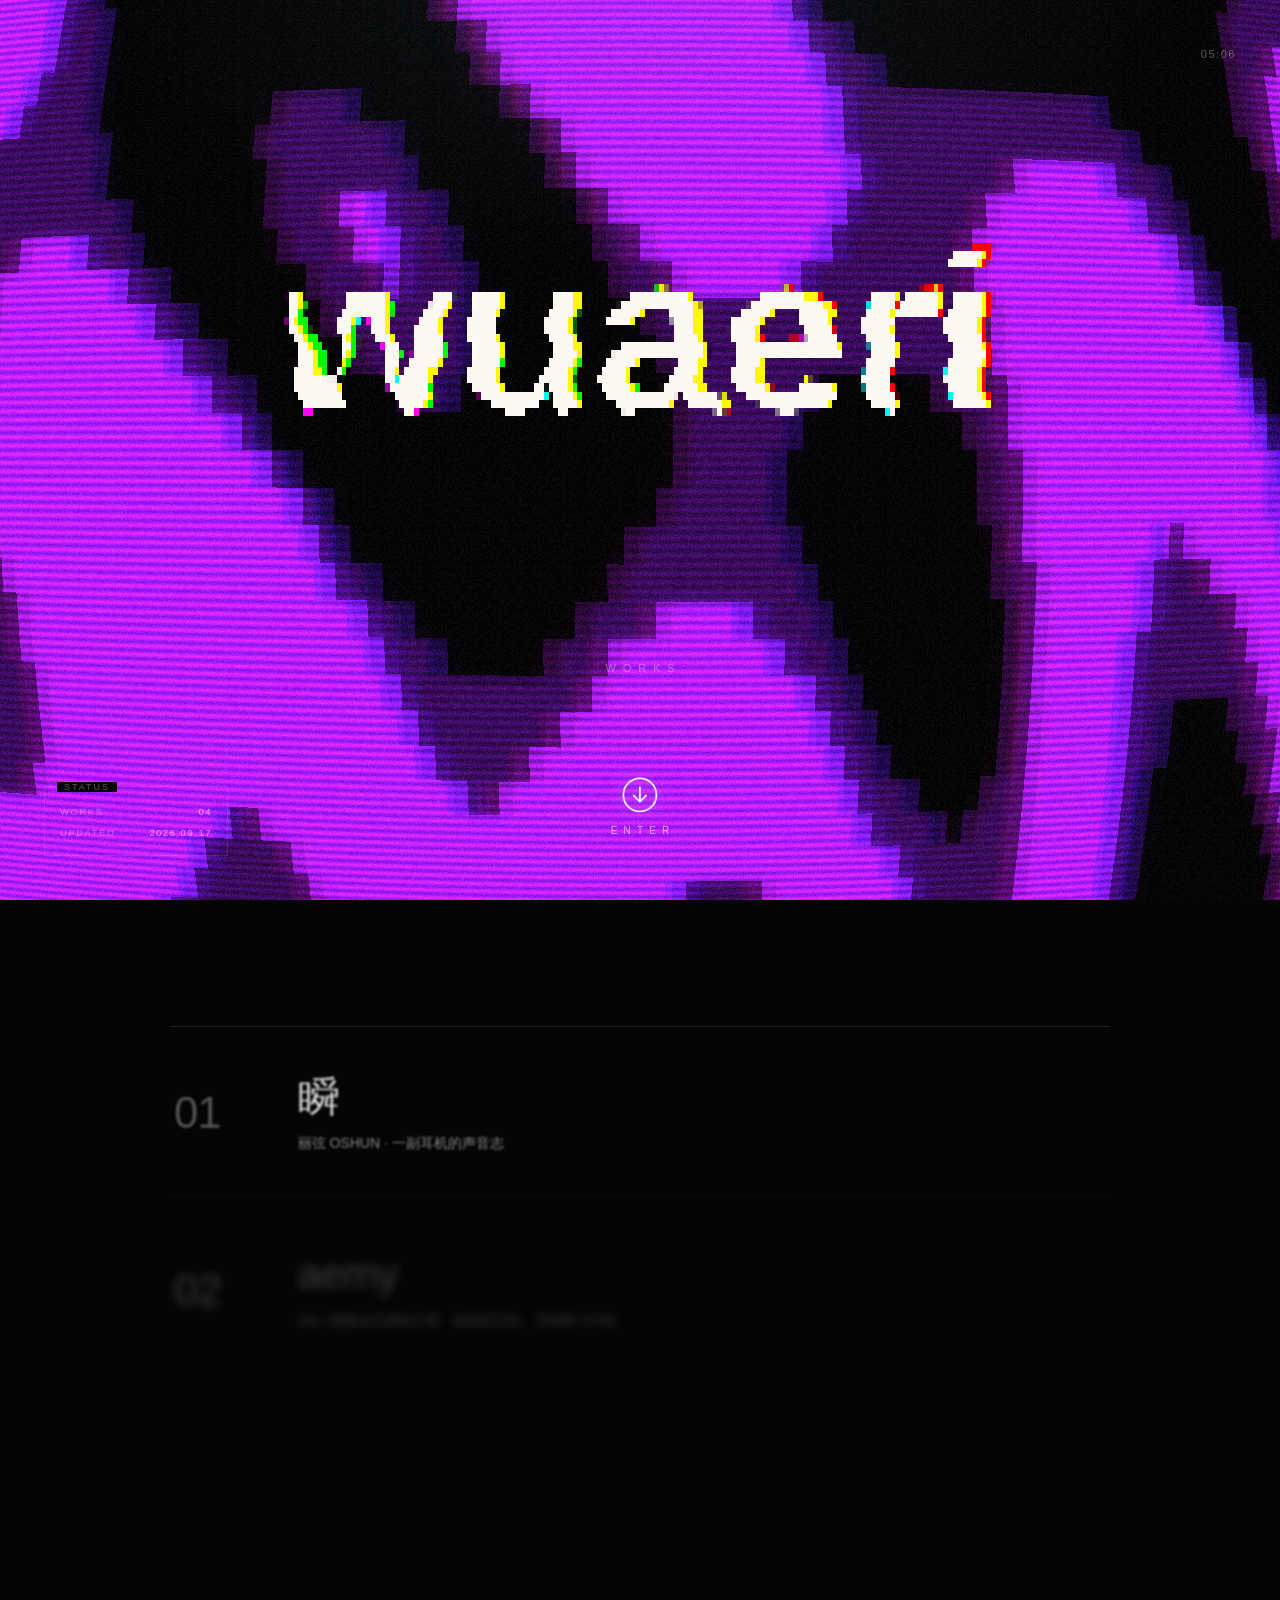
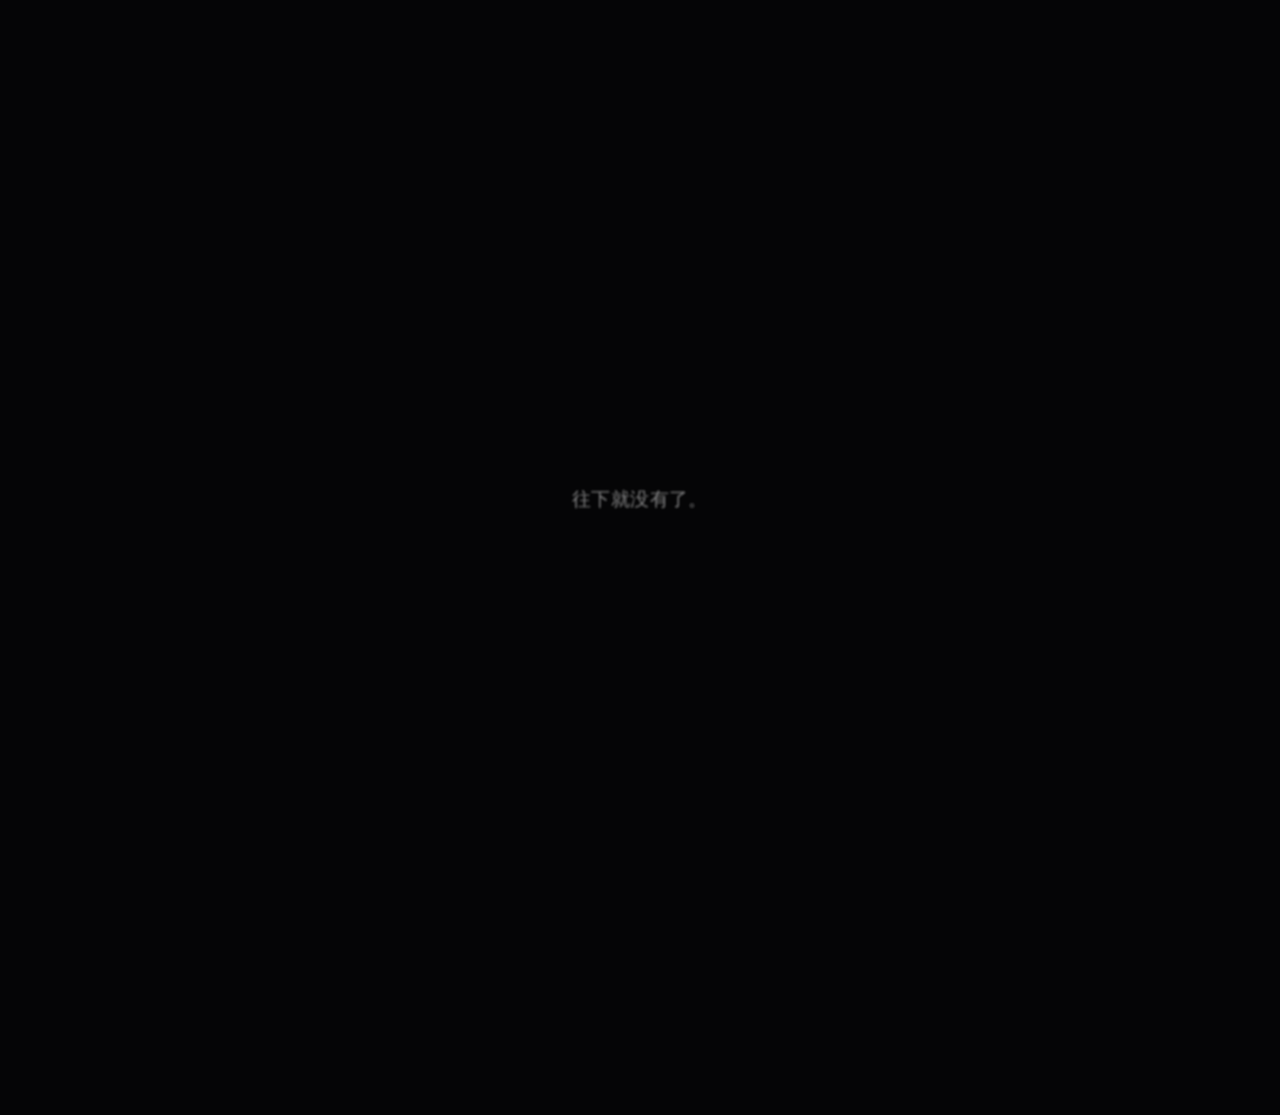
==== commit e8bb1e58: "首屏：wuaeri 大字改成 ASCII 字符画 React Bits <ASCIIText /> 的原生移植（ascii/ascii-text.js，原生 WebGL2，零依赖）。  它不是一个 s" ====
--- a/index.html
+++ b/index.html
@@ -83,6 +83,49 @@
   transition:opacity 1.8s var(--ease);
 }
 
+/* ══════════ 首屏那个大字：ASCII 字符画 ══════════
+   React Bits <ASCIIText /> 的原生版（组件见 ascii/ascii-text.js，
+   那边文件头写了它是什么、以及跟原版的五处偏离）。
+
+   两块画布的叠法跟原版一致，**这一条最容易搞错**：
+     · .ascii-px  是 cols×rows 的极小画布，拉成 100% + pixelated ⇒ 马赛克
+     · .ascii-pre 是字符层，z-index:9 压在马赛克上面
+     · WebGL 那张画布**不进 DOM**，只当离屏源
+   味道 = 马赛克打底 + 字符压上去做 difference，两层咬在一起。
+
+   ⚠️ pre 的 background-clip:text 不能省，也不能换写法 ——
+   字符的粉/橙/黄是靠一条 radial-gradient 灌进去的，
+   而 `hue()` 每帧在 .ascii-box 上转 hue-rotate，正是靠这个才转得出颜色。
+   没有它，hue-rotate 作用在一堆白字上，什么都看不出来。 */
+.ascii-box{position:absolute;inset:0;overflow:hidden}
+.ascii-box canvas{
+  position:absolute;left:0;top:0;width:100%;height:100%;
+  image-rendering:optimizeSpeed;
+  image-rendering:-moz-crisp-edges;
+  image-rendering:-o-crisp-edges;
+  image-rendering:-webkit-optimize-contrast;
+  image-rendering:optimize-contrast;
+  image-rendering:crisp-edges;
+  image-rendering:pixelated;        /* 必须最后写，前面几条是旧名字 */
+}
+.ascii-pre{
+  margin:0;padding:0;user-select:none;
+  position:absolute;left:0;top:0;z-index:9;
+  line-height:1em;text-align:left;white-space:pre;
+  background-image:radial-gradient(circle,#ff6188 0%,#fc9867 50%,#ffd866 100%);
+  background-attachment:fixed;
+  -webkit-text-fill-color:transparent;
+  -webkit-background-clip:text;
+  background-clip:text;
+  mix-blend-mode:difference;
+}
+/* 组件自带的那份"藏起来的真文字"。站里这个 <h1> 本来就有 "wuaeri"，
+   所以挂载时传了 sr:false 不生成它 —— 这条留给别的页面复用。 */
+.ascii-sr{
+  position:absolute;width:1px;height:1px;overflow:hidden;
+  clip-path:inset(50%);white-space:nowrap;
+}
+
 /* ══════════ 首屏头颅 ══════════
    单独一层固定在底层垫在 <main> 后面。
    ⚠️ 绝不能放进 .panel 里 —— .panel > <em> 挂着"显影"那套
@@ -166,7 +209,18 @@
 .panel > *:nth-child(4){transition-delay:.36s}
 
 /* ══════════ 一 · 门 ══════════ */
+/* ⚠️ 这个盒子的尺寸是给 ASCII 组件用的，不是给文字用的。
+   组件内部全是绝对定位，容器不给明确尺寸会塌成 0。
+
+   下面那串 font-size / letter-spacing / line-height 是**兜底**：
+   WebGL 拿不到、模块载入失败、`?noascii` —— 三种情况下露出来的
+   都还是原来那个大字，位置和大小跟从前一样。 */
 .p1 .word{
+  position:relative;
+  display:grid;
+  place-items:center;
+  width:min(88vw,1180px);
+  height:clamp(150px,23vh,240px);
   font-size:clamp(72px,12.5vw,190px);
   font-weight:500;
   letter-spacing:-.045em;
@@ -174,6 +228,9 @@
   text-align:center;
   will-change:transform;
 }
+/* 挂上了才染透明 —— **文本节点一个字都不动**，
+   所以读屏念的还是 h1 自己那句话，复制出来也还是 "wuaeri"。 */
+.p1 .word.has-ascii{color:transparent}
 .p1 .sub{
   margin-top:clamp(22px,3.4vh,40px);
   text-align:center;
@@ -986,6 +1043,47 @@
     }
   })();
 
+  /* ══════════ 首屏那个大字：ASCII 字符画 ══════════
+     2026-09-17。"将我们的网页 wuaeri 那串大名改为这个设计"。
+
+     **大字本身不换。** `<h1 id="word">wuaeri</h1>` 原样留在 DOM 里，
+     组件只是挂到它里面，挂成功之后把 h1 的字染成透明（.has-ascii）。
+     这么做的三个好处：
+       · 读屏念的还是 h1 自己的文字，一个字都没动过
+       · WebGL 拿不到 / 模块载入失败 / ?noascii —— 页面还是完整那个大字
+       · 不用给 <h1> 换标签，SEO 和无障碍都干净
+     传 sr:false 就是因为 h1 自己已经有这句话了，不然读屏会念两遍。 */
+  (function () {
+    var word = document.getElementById('word');
+    if (!word) return;
+    var q = new URLSearchParams(location.search);
+    if (q.has('noascii')) return;
+    // 纯装饰，减弱动效就直接不上
+    if (window.matchMedia('(prefers-reduced-motion:reduce)').matches) return;
+
+    import('./ascii/ascii-text.js').then(function (m) {
+      var r = m.createAsciiText(word, {
+        text: 'wuaeri',
+        textFontSize: 200,
+        asciiFontSize: 8,
+        textColor: '#fdf9f3',
+        /* 大字用站里那套显示字体（跟别处的字是一家人），
+           ASCII 网格仍走等宽 —— 列宽是拿 measureText('A') 除出来的，不等宽会散。 */
+        textFontFamily: '-apple-system,"SF Pro Display","PingFang SC","Helvetica Neue",sans-serif',
+        fit: true, fitH: .92, fitW: .96,
+        enableWaves: true,
+        fps: 30,
+        sr: false
+      });
+      if (r.ok) {
+        word.classList.add('has-ascii');
+        window.__ascii = r;          // 调试口子，跟 window.__crt 一个路子
+      } else {
+        console.warn('[ascii] 没起来：', r.why);
+      }
+    }).catch(function (e) { console.warn('[ascii] 模块没载入：', e); });
+  })();
+
   /* ── 时钟：每秒查一次，只在分钟真的翻过去时才写 DOM ──
      不跳秒。这里要的是「此刻」那个气氛，不是一块电子表。 */
   var clock = document.getElementById('clock');
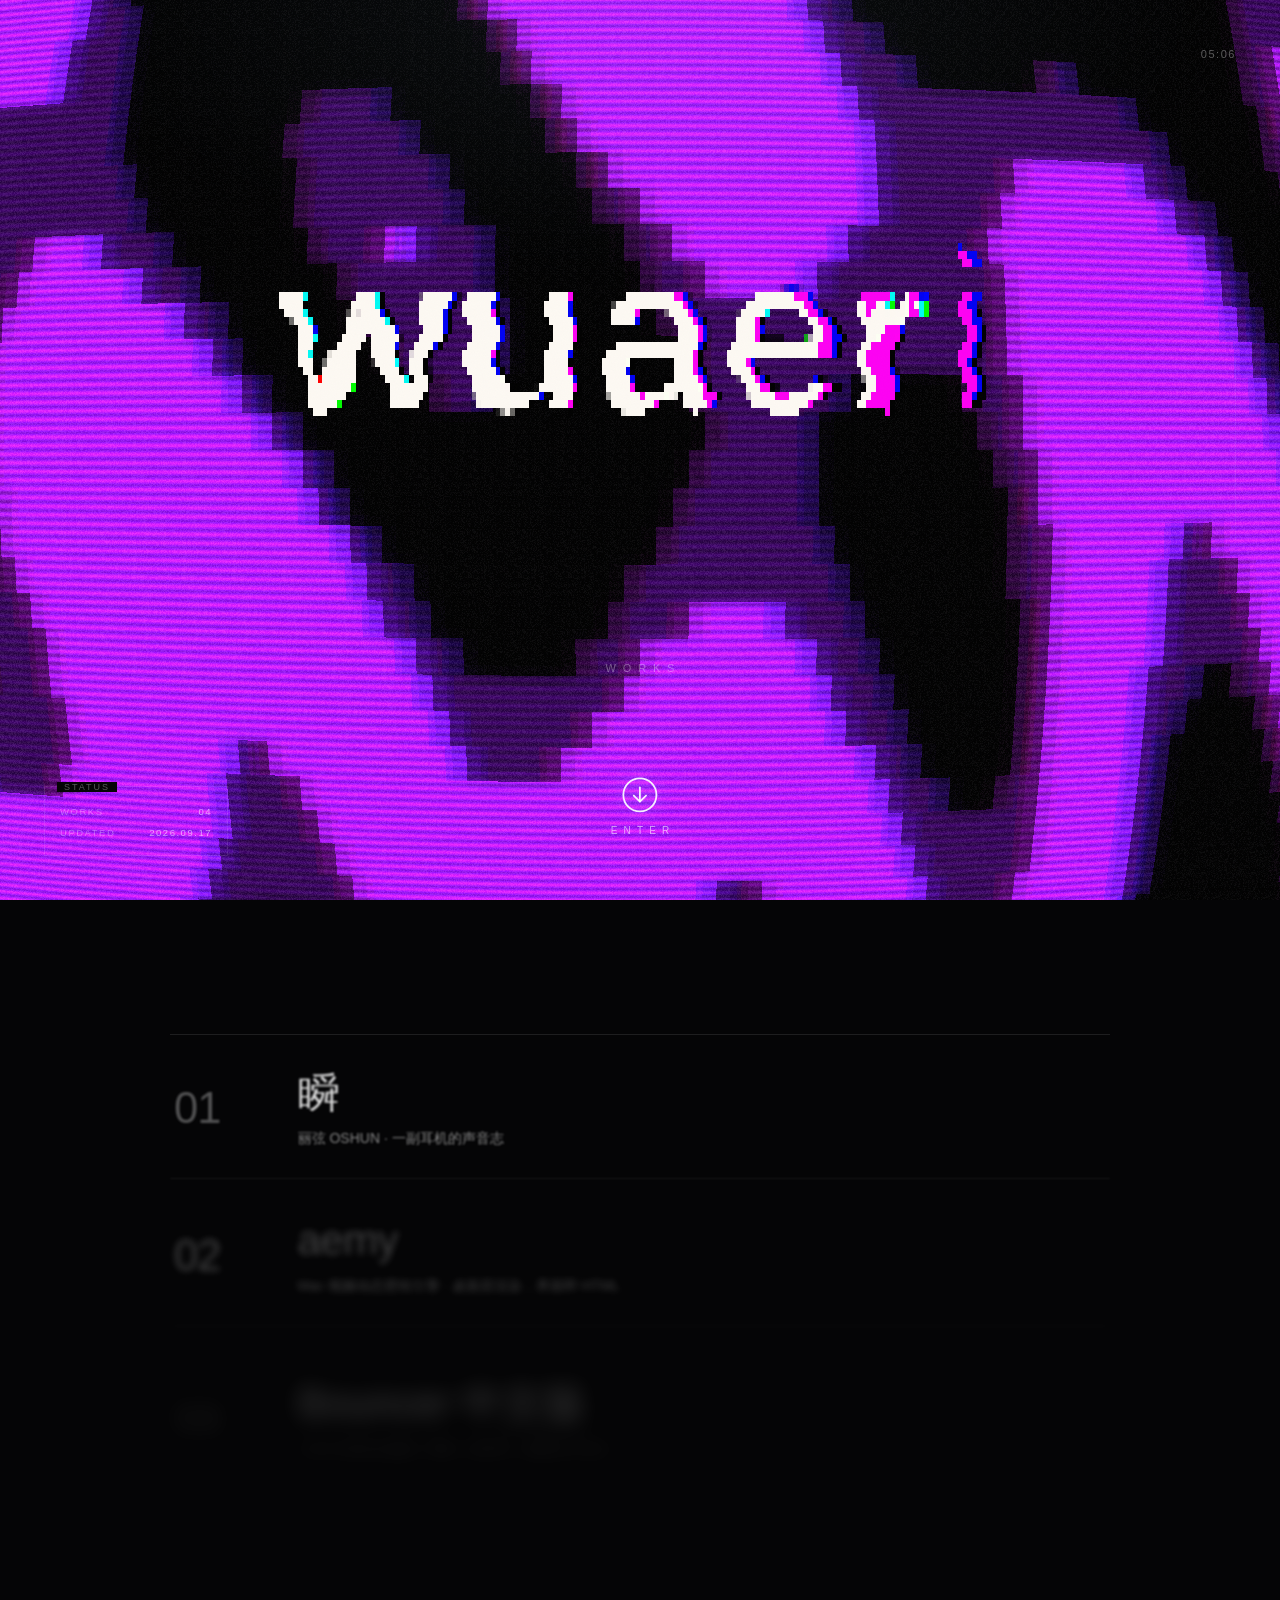
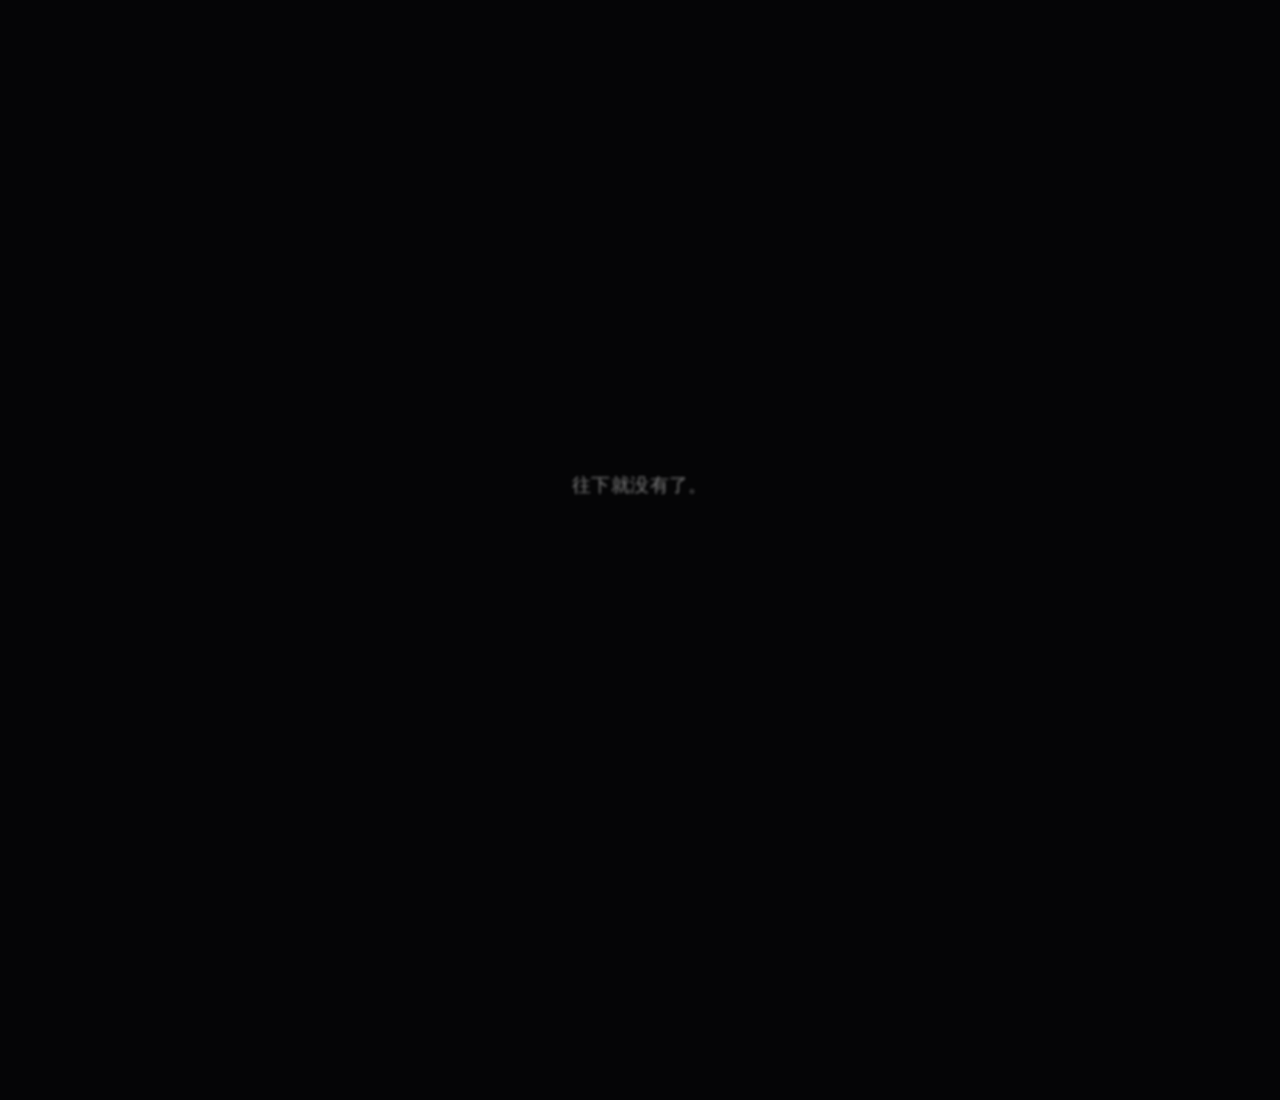
==== commit 2accebcd: "第二屏：加一条热点区切片 四行作品全是"点出去之前是死的"。底下补一条自己会动的带子 —— 12 条最新标题横向缓流（34px/秒），左边一个呼吸的点写着"多久以前"。  数据走新的 hotspot/" ====
--- a/index.html
+++ b/index.html
@@ -312,9 +312,19 @@
   .p1 .enter-ico{animation:none}
 }
 
-/* ══════════ 二 · 作品 ══════════ */
+/* ══════════ 二 · 作品 ══════════
+   这一屏现在有两个块（列表 + 切片），要它们**作为一个整体**居中。
+   原来只有列表，.panel 的 place-items 就够了；两个块时 grid 会把
+   间距交给行距，等于每加一个元素就要重调一次。 */
+.p2{
+  display:flex;
+  flex-direction:column;
+  align-items:center;
+  justify-content:center;
+}
 .p2 .works{
   list-style:none;
+  flex-shrink:0;
   width:100%;
   max-width:940px;
   border-top:1px solid var(--line);
@@ -327,7 +337,11 @@
   grid-template-columns:clamp(56px,7vw,96px) 1fr auto;
   align-items:center;
   gap:0 clamp(18px,3vw,34px);
-  padding:clamp(26px,4.6vh,46px) 4px;
+  /* 4.6vh→3.2vh：这一屏底下多了一条切片，得从行距里让出位置。
+     让行距而不是让字号 —— 行距是呼吸，字号是内容。
+     仍然用 vh：窗口矮的时候整屏一起收，不是靠某一个断点兜。
+     （实测 900px 高的窗口下，改前整屏 912、改后 633，装得下。） */
+  padding:clamp(19px,3.2vh,36px) 4px;
   text-decoration:none;
   color:inherit;
   overflow:hidden;
@@ -393,6 +407,140 @@
 /* 未上线的条目：不假装能点 */
 .soon .title,.soon .desc{color:var(--fg-3)}
 .soon{cursor:default}
+
+/* ══════════ 二 · 切片 · 热点区 ══════════
+   上面四行是"我做了什么" —— 每一行点出去之前都是死的。
+   这一条是整站**唯一自己会动的东西**，也是唯一每次刷新都不一样的。
+
+   形态上要压得比作品行矮一档：作品行的字号是 clamp(24px,3.4vw,42px)，
+   这里 13px。它不抢戏的方式不是变暗，是**变细** ——
+   暗的东西会被当成禁用，细的东西才会被当成注释。 */
+.p2 .live-band{
+  position:relative;
+  flex-shrink:0;
+  display:grid;
+  grid-template-columns:auto 1fr auto;
+  align-items:center;
+  gap:0 clamp(14px,2.2vw,26px);
+  width:100%;
+  max-width:940px;
+  margin-top:clamp(14px,2vh,26px);
+  padding:clamp(10px,1.4vh,14px) 4px;
+  border-top:1px solid var(--line);
+  border-bottom:1px solid var(--line);
+  text-decoration:none;
+  color:inherit;
+  overflow:hidden;
+  transition:border-color .5s ease,background .5s ease;
+}
+.p2 .live-band:hover{
+  background:rgba(255,255,255,.014);
+  border-color:rgba(255,255,255,.16);
+}
+
+/* 左边的标签：一个呼吸的点 + LIVE + "多久以前"。
+   呼吸点是这里最要紧的一个元素 —— 它一个字都不说，
+   但把"这条带是活的"这件事直接送到眼睛里。 */
+.live-tag{
+  display:flex;
+  align-items:center;
+  gap:9px;
+  font-size:9.5px;
+  letter-spacing:.18em;
+  text-transform:uppercase;
+  color:var(--pulse);
+  white-space:nowrap;
+}
+.live-dot{
+  position:relative;
+  width:5px;height:5px;
+  border-radius:50%;
+  background:currentColor;
+  flex-shrink:0;
+}
+.live-dot::after{
+  content:"";
+  position:absolute; inset:0;
+  border-radius:50%;
+  border:1px solid currentColor;
+  animation:breathe 2.6s var(--ease) infinite;
+}
+@keyframes breathe{
+  0%  { transform:scale(1);   opacity:.7 }
+  70% { transform:scale(3.6); opacity:0 }
+  100%{ transform:scale(3.6); opacity:0 }
+}
+.live-t{
+  color:var(--fg-3);
+  font-variant-numeric:tabular-nums;
+  letter-spacing:.1em;
+}
+.live-t:not(:empty)::before{content:"·";margin-right:7px;opacity:.55}
+
+/* 轨道。两件事：
+     · min-width:0 —— grid 里 1fr 那一列默认 min-width:auto，
+       会被内容撑开，整条带就跟着被撑出去（老坑）
+     · 两端 mask 虚化 —— 横向滚动最要紧的是"看不出头尾"，
+       露一个硬边就等于告诉人"这是从左边推进来的" */
+.live-track{
+  position:relative;
+  overflow:hidden;
+  min-width:0;
+  height:1.55em;
+  -webkit-mask-image:linear-gradient(90deg,transparent,#000 5%,#000 95%,transparent);
+          mask-image:linear-gradient(90deg,transparent,#000 5%,#000 95%,transparent);
+}
+.live-row{
+  position:absolute;
+  left:0; top:0;
+  display:flex;
+  align-items:center;
+  white-space:nowrap;
+  will-change:transform;
+}
+.live-i{
+  display:inline-flex;
+  align-items:baseline;
+  gap:8px;
+  padding-right:clamp(30px,3.6vw,52px);
+  font-size:clamp(11.5px,1.05vw,13px);
+  line-height:1.55;
+  color:var(--fg-2);
+}
+.live-src{
+  flex-shrink:0;
+  font-size:9px;
+  letter-spacing:.15em;
+  text-transform:uppercase;
+  color:var(--fg-3);
+}
+/* 拉不到数据时露出来的那句话。不是"加载失败" ——
+   对访客来说"今天没转"比一个错误码体面，也仍然说明了这是什么。 */
+.live-fallback{
+  font-size:clamp(11.5px,1.05vw,13px);
+  color:var(--fg-3);
+}
+
+.live-go{
+  font-size:clamp(14px,1.4vw,18px);
+  color:var(--fg-3);
+  transform:translateX(-6px);
+  opacity:0;
+  transition:transform .5s var(--ease),opacity .35s ease,color .35s ease;
+}
+.p2 .live-band:hover .live-go{transform:translateX(0);opacity:1;color:var(--warm)}
+
+/* 数据馊了（Action 挂了 / 源全灭时）。**看起来活着但其实死了
+   是这里最坏的情况** —— 一条优雅滚动着的带子，底下是十小时前的
+   东西，比直接停住更会骗人。所以超时就把心跳换成暖色、内容压暗。 */
+.p2 .live-band.is-stale .live-tag{color:var(--warm)}
+.p2 .live-band.is-stale .live-row,
+.p2 .live-band.is-stale .live-fallback{opacity:.45}
+.p2 .live-band.is-stale .live-dot::after{animation:none;opacity:0}
+
+@media (prefers-reduced-motion:reduce){
+  .live-dot::after{animation:none;opacity:0}
+}
 
 /* ══════════ 三 · 尾 ══════════ */
 .p3{text-align:center}
@@ -607,6 +755,27 @@
         </a>
       </li>
     </ul>
+
+    <!-- 切片 · 热点区。
+         整条是一个链接，指向完整页 —— 里面的标题**故意不做成可点的**：
+         这条带只有 40px 高，标题还在横向走，想精确点中某一条是折磨。
+         它的职责是"让你看见它在动，然后进去读"，不是读的地方。
+         （另外 <a> 里套 <a> 本来就是非法 HTML。）
+
+         下面那句静态说明是**兜底**：JS 没跑、JSON 没拉到、file:// 打开
+         这三种情况露出来的就是它 —— 不是空白，也不是"加载失败"。 -->
+    <a class="live-band" id="liveBand" href="./hotspot/"
+       aria-label="aespa 实时热点，进入完整页">
+      <span class="live-tag">
+        <i class="live-dot" aria-hidden="true"></i>
+        <span>Live</span>
+        <span class="live-t" id="liveT"></span>
+      </span>
+      <span class="live-track" id="liveTrack">
+        <span class="live-fallback">aespa 的实时热点 · 媒体层与社区层，每两小时自动更新</span>
+      </span>
+      <span class="live-go" aria-hidden="true">→</span>
+    </a>
   </section>
 
   <!-- ═══ 三 · 尾 ═══ -->
@@ -733,7 +902,9 @@
        写完内容就已经在"会被驱动"的状态里 —— 之后 rAF 一跑，
        它就是滚动位置的函数，滚回去会倒着演。 */
     [
-      { sec: '#s2', sel: '.p2 .works li',            win: 0.62, gap: 0.16, rise: 44, blur: 14 },
+      /* 切片跟作品行走同一条编排 —— 它要是自己冒出来，
+         在这一屏就是个"没参与显影的异类"，看起来像没接好。 */
+      { sec: '#s2', sel: '.p2 .works li, .p2 .live-band', win: 0.62, gap: 0.16, rise: 44, blur: 14 },
       { sec: '#s3', sel: '.p3 .coda, .p3 .links',    win: 0.60, gap: 0.20, rise: 30, blur: 12 }
     ].forEach(function (s) {
       var sec = document.querySelector(s.sec);
@@ -813,7 +984,7 @@
         el.style.opacity = 1; el.style.filter = 'none'; el.style.transform = 'none';
       });
     });
-    [].forEach.call(document.querySelectorAll('.p2 .works li, .p3 .coda, .p3 .links'),
+    [].forEach.call(document.querySelectorAll('.p2 .works li, .p2 .live-band, .p3 .coda, .p3 .links'),
       function (el) {
         el.style.opacity = 1; el.style.filter = 'none'; el.style.transform = 'none';
       });
@@ -877,6 +1048,125 @@
       goWorks();
     });
   }
+
+  /* ══ 切片 · 热点区 ══
+     整站唯一自己会动的东西，也是唯一每次刷新都不一样的。
+     数据是 Action 每两小时重写的 hotspot/latest.json ——
+     瘦身版（约 4K），不是完整页那份 300K 的。
+
+     四条都是踩过的：
+     ① 内容押在 JS 上要留后路 —— HTML 里那句静态说明就是后路，
+        不是"加载失败"。这也是 9-17 那晚"网页里什么都没有"的教训。
+     ② 位移用 rAF 写，不用 CSS animation：要能 hover 减速；
+        而且无头 Chrome 在虚拟时间下只跑得出十来帧，CSS 动画的
+        中途状态根本验不了（滚动编排那段的注释里记着同一件事）。
+     ③ 不进视口就不跑 —— 它挂在第二屏，人在首屏待着的时候
+        它不该在那儿烧电。
+     ④ **别信"数据是新的"**：超时就把心跳换成暖色。一条优雅滚动着的
+        带子底下是十小时前的东西，比直接停住更会骗人。 */
+  (function () {
+    var band  = document.getElementById('liveBand');
+    var track = document.getElementById('liveTrack');
+    var stamp = document.getElementById('liveT');
+    if (!band || !track || reduced) return;
+
+    var SPEED = 34;            // px/秒。慢 —— 跑马灯之所以低俗是因为它快
+    var STALE = 8 * 3600e3;    // 超过 8 小时没更新 = Action 挂了（它是每 2 小时）
+
+    var row = null, unit = 0, x = 0, v = SPEED, last = 0, held = false, raf = 0;
+
+    function ago(iso) {
+      var t = Date.parse(iso);
+      if (!t) return '';
+      var m = Math.round((Date.now() - t) / 60000);
+      if (m < 1)  return '刚刚';
+      if (m < 60) return m + ' 分钟前';
+      var h = Math.round(m / 60);
+      return h < 24 ? h + ' 小时前' : Math.round(h / 24) + ' 天前';
+    }
+
+    /* 两份内容首尾相接，位移走到 -unit 就跳回 0 ——
+       第二份的开头正好接上第一份，看不出接缝。
+       这是无缝 marquee 的全部原理，没有别的。 */
+    function measure() {
+      if (row) unit = (row.scrollWidth || 0) / 2;
+    }
+
+    function tick(now) {
+      raf = requestAnimationFrame(tick);
+      var dt = last ? Math.min(64, now - last) / 1000 : 0;
+      last = now;
+      if (!unit) { measure(); return; }
+      v += ((held ? 0 : SPEED) - v) * 0.07;   // 停是渐停，不是"啪"一下
+      x -= v * dt;
+      if (x <= -unit) x += unit;
+      row.style.transform = 'translate3d(' + x.toFixed(2) + 'px,0,0)';
+    }
+
+    function start() { if (!raf) { last = 0; raf = requestAnimationFrame(tick); } }
+    function stop()  { if (raf) { cancelAnimationFrame(raf); raf = 0; } }
+
+    /* 鼠标悬停和键盘 tab 进来都算"人在看"，都停下。
+       想读某一条的人不用抢时间。 */
+    ['pointerenter', 'focus'].forEach(function (t) {
+      band.addEventListener(t, function () { held = true; });
+    });
+    ['pointerleave', 'blur'].forEach(function (t) {
+      band.addEventListener(t, function () { held = false; });
+    });
+    addEventListener('resize', measure);
+
+    fetch('./hotspot/latest.json')
+      .then(function (r) {
+        // 抓不到就如实抛，让 catch 去处理 —— 不要拿一个半成品渲染
+        if (!r.ok) throw new Error('HTTP ' + r.status);
+        return r.json();
+      })
+      .then(function (d) {
+        var items = (d && d.items) || [];
+        if (!items.length) return;
+
+        var one = document.createElement('div');
+        items.forEach(function (it) {
+          var s   = document.createElement('span'); s.className = 'live-i';
+          var src = document.createElement('span'); src.className = 'live-src';
+          src.textContent = it.source || '';
+          var ttl = document.createElement('span');
+          ttl.textContent = it.title || '';
+          s.appendChild(src); s.appendChild(ttl);
+          one.appendChild(s);
+        });
+
+        row = document.createElement('div');
+        row.className = 'live-row';
+        row.appendChild(one);
+        row.appendChild(one.cloneNode(true));   // 第二份给无缝用，读屏不必念
+
+        track.innerHTML = '';                   // 撤掉兜底那句静态说明
+        track.appendChild(row);
+        measure();
+
+        if (stamp) stamp.textContent = ago(d.updated);
+
+        /* 馊了。Date.parse 失败会是 NaN，`!(NaN < STALE)` 为真 ——
+           解析不出来就当它馊了，这个方向是安全的。 */
+        var age = d.updated ? Date.now() - Date.parse(d.updated) : NaN;
+        if (!(age < STALE) || !d.ok) band.classList.add('is-stale');
+
+        if ('IntersectionObserver' in window) {
+          new IntersectionObserver(function (es) {
+            if (es[0].isIntersecting) start(); else stop();
+          }, { rootMargin: '120px' }).observe(band);
+        } else {
+          start();
+        }
+      })
+      .catch(function (e) {
+        // 保持 HTML 里那句静态说明。**不写"加载失败"** ——
+        // 对访客来说"今天没转"比一个错误码体面，也仍然说明了这是什么。
+        console.warn('[live] 切片没起来，留着静态那句：', e);
+      });
+  })();
 
   /* ── 片边刻度 ── */
   var rail = document.getElementById('rail');
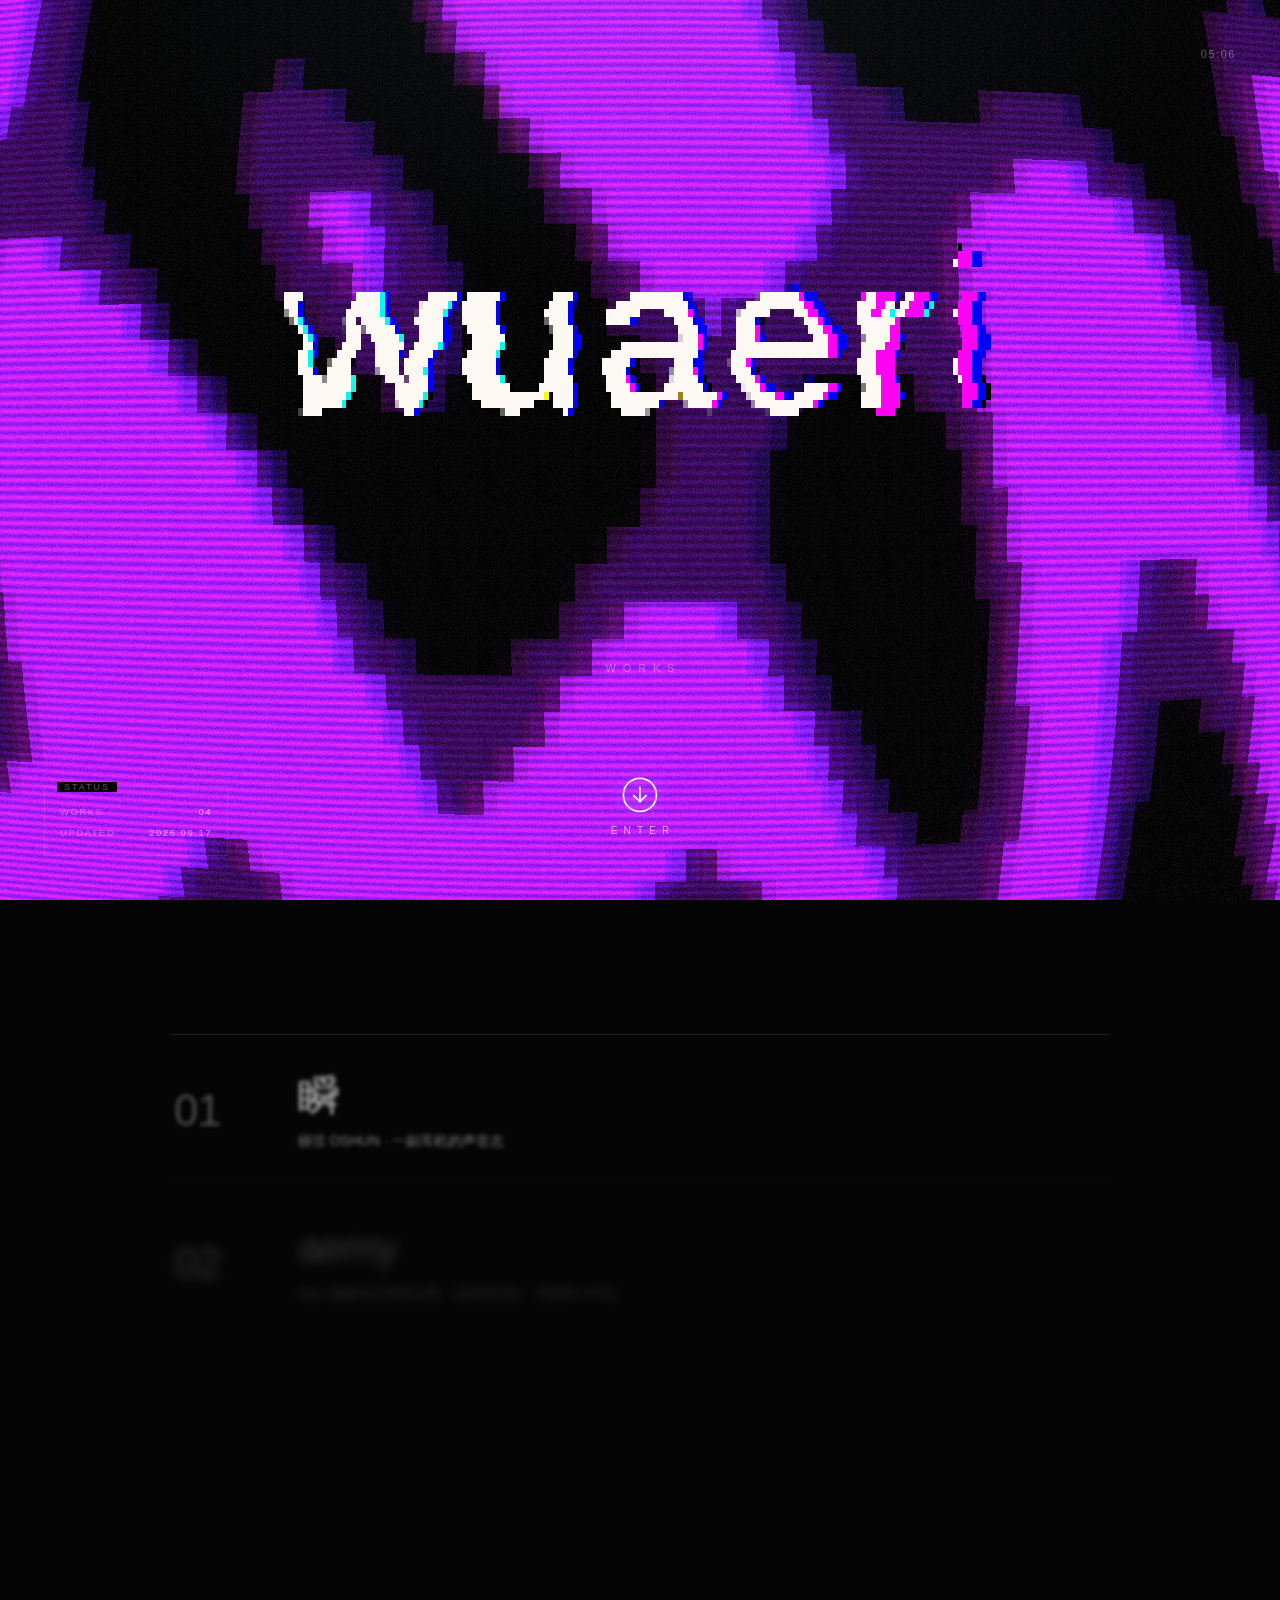
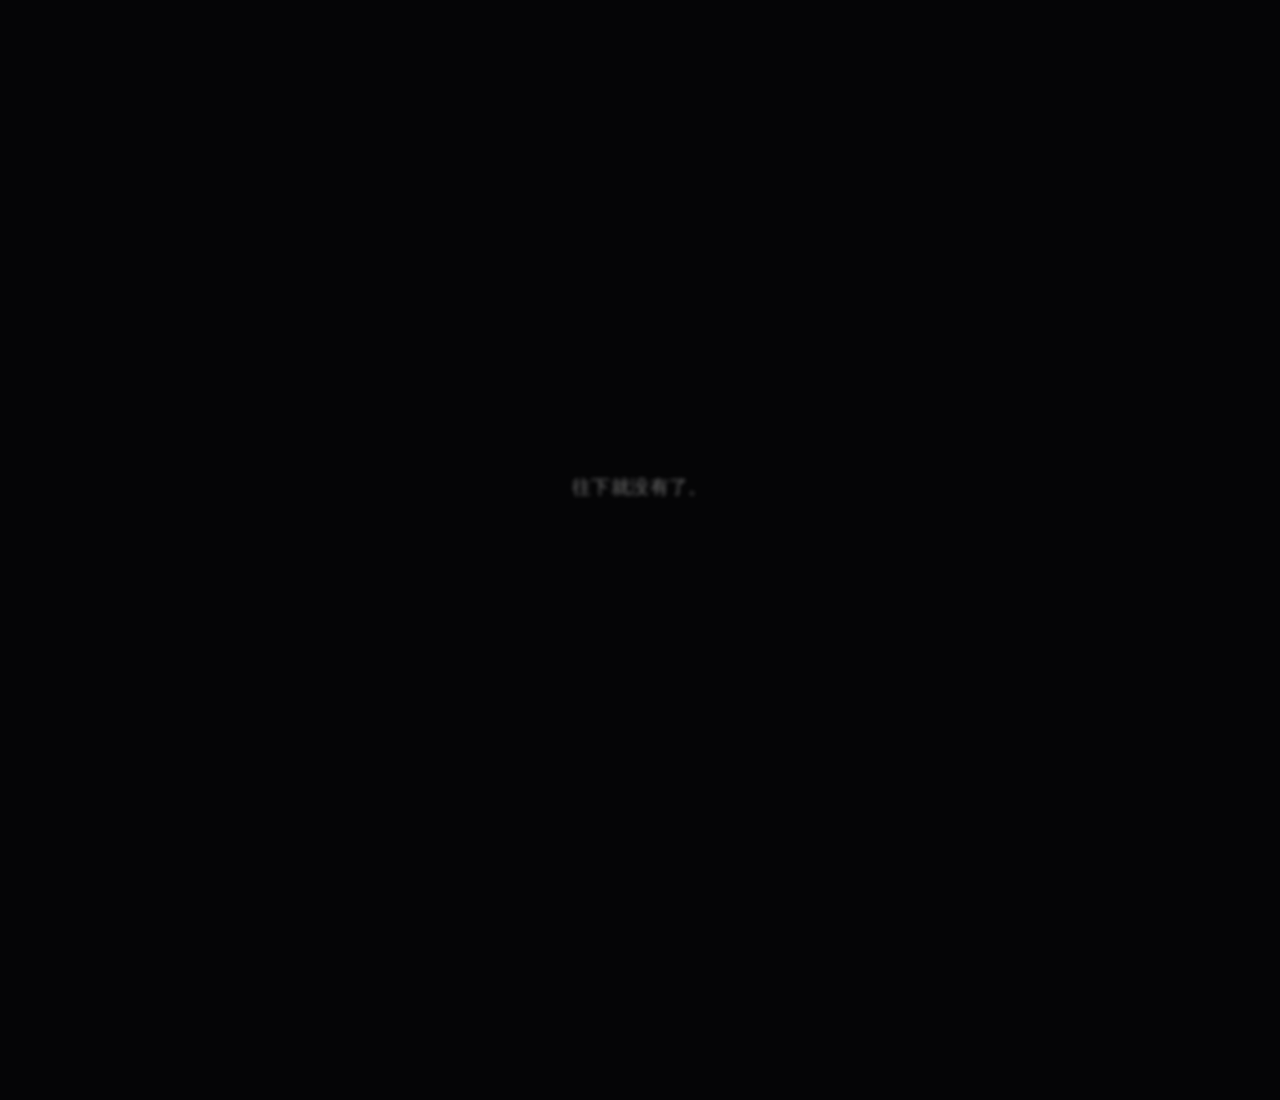
==== commit c600df4e: "刷新回门口：补上 history.scrollRestoration 不写这一行浏览器就用默认的 auto —— **刷新时恢复上次的滚动位置**。 而这一页有 scroll-snap，恢复出来的位置" ====
--- a/index.html
+++ b/index.html
@@ -5,6 +5,19 @@
 <meta name="viewport" content="width=device-width,initial-scale=1,viewport-fit=cover">
 <title>wuaeri</title>
 <meta name="description" content="wuaeri 的作品">
+
+<!-- 刷新回门口。
+     不写这一行，浏览器就用默认的 auto —— **刷新时恢复上次的滚动位置**。
+     而这一页有 scroll-snap，恢复出来的位置会被吸附到最近的一屏，
+     于是"刷新"落到哪儿取决于上次停在哪儿，而不是每次都从门口开始。
+     这一页只有三屏、门在第一屏，所以刷新就该回门口，没有别的答案。
+
+     必须放在 <head> 里、早于任何渲染 —— scrollRestoration 只在
+     导航开始前设才有用，等 DOM 建完再设已经晚了。（跟上面那张
+     importmap 一个道理：都要早。） -->
+<script>
+if ('scrollRestoration' in history) history.scrollRestoration = 'manual';
+</script>
 
 <!-- three 的裸名映射。head/head-hero.js 里写的是 import ... from 'three'，
      没有这张表浏览器解析不了裸名，模块会在加载那一步就死掉 ——
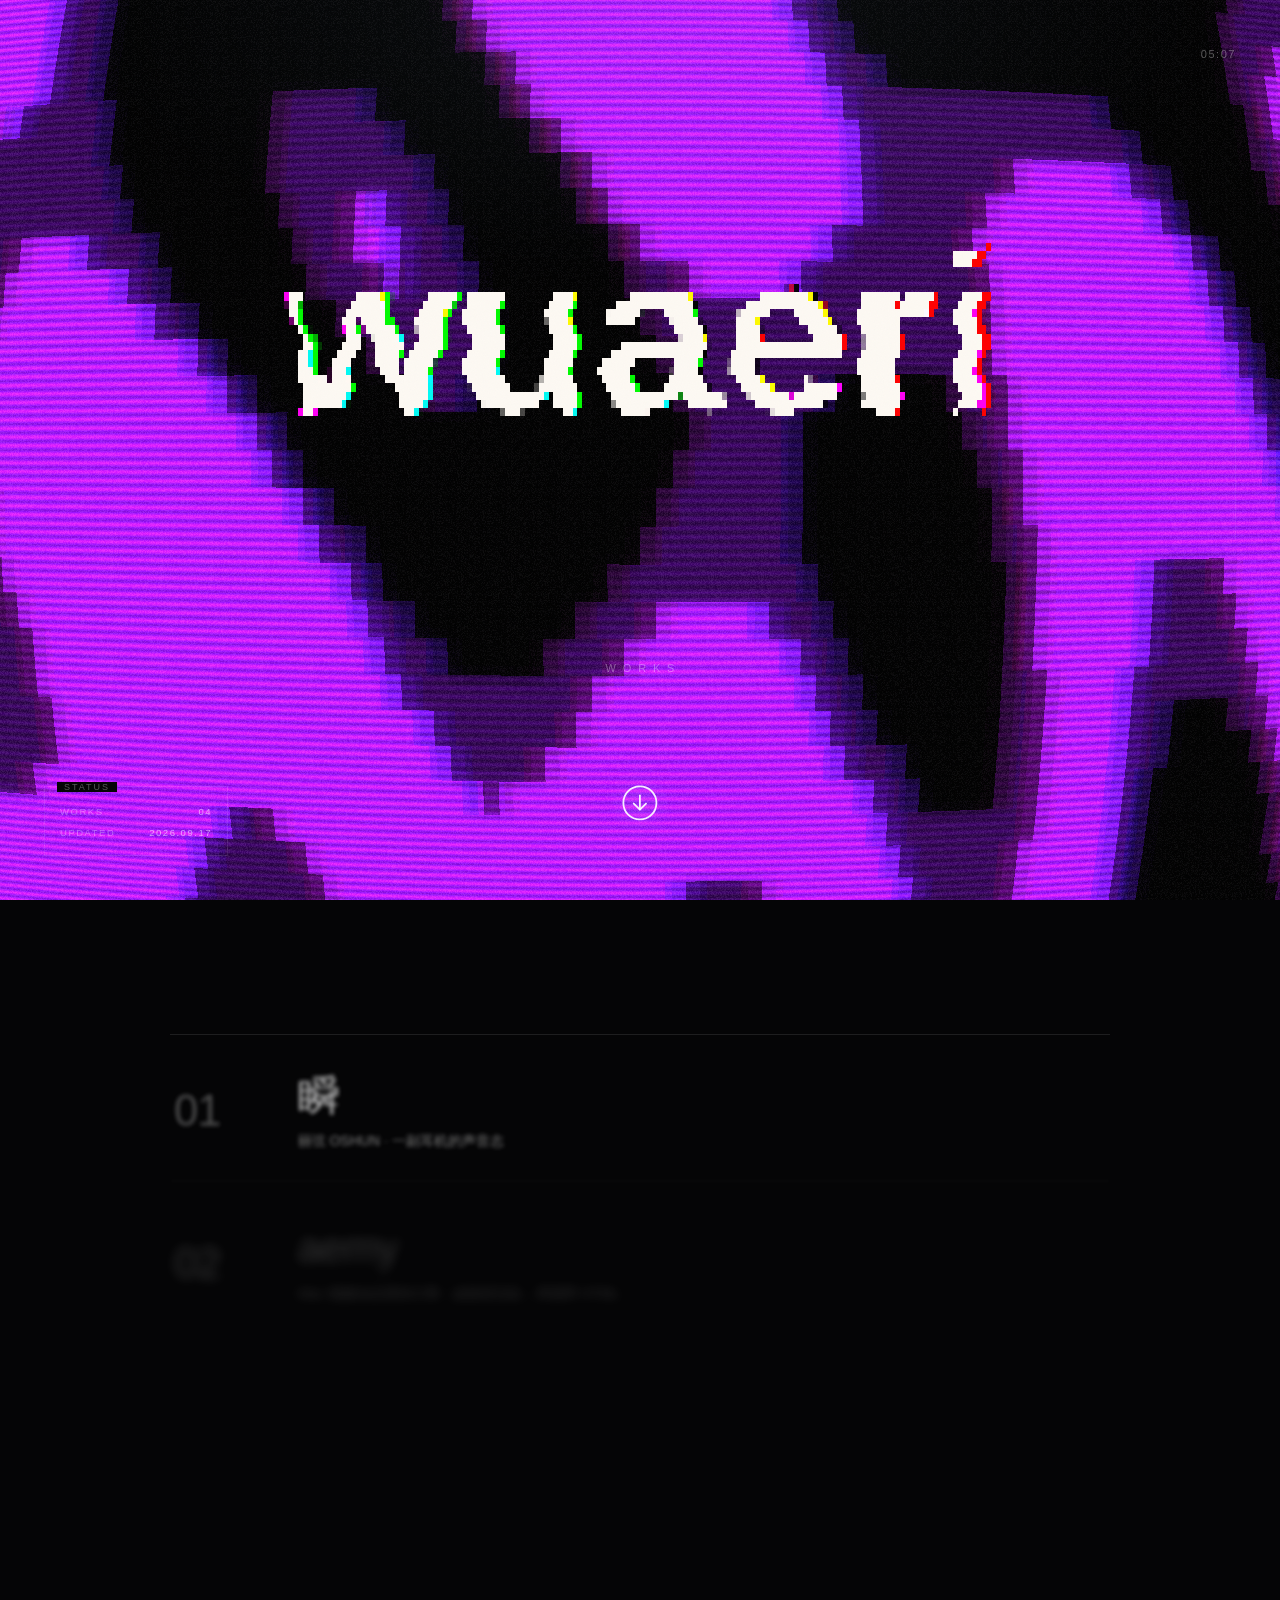
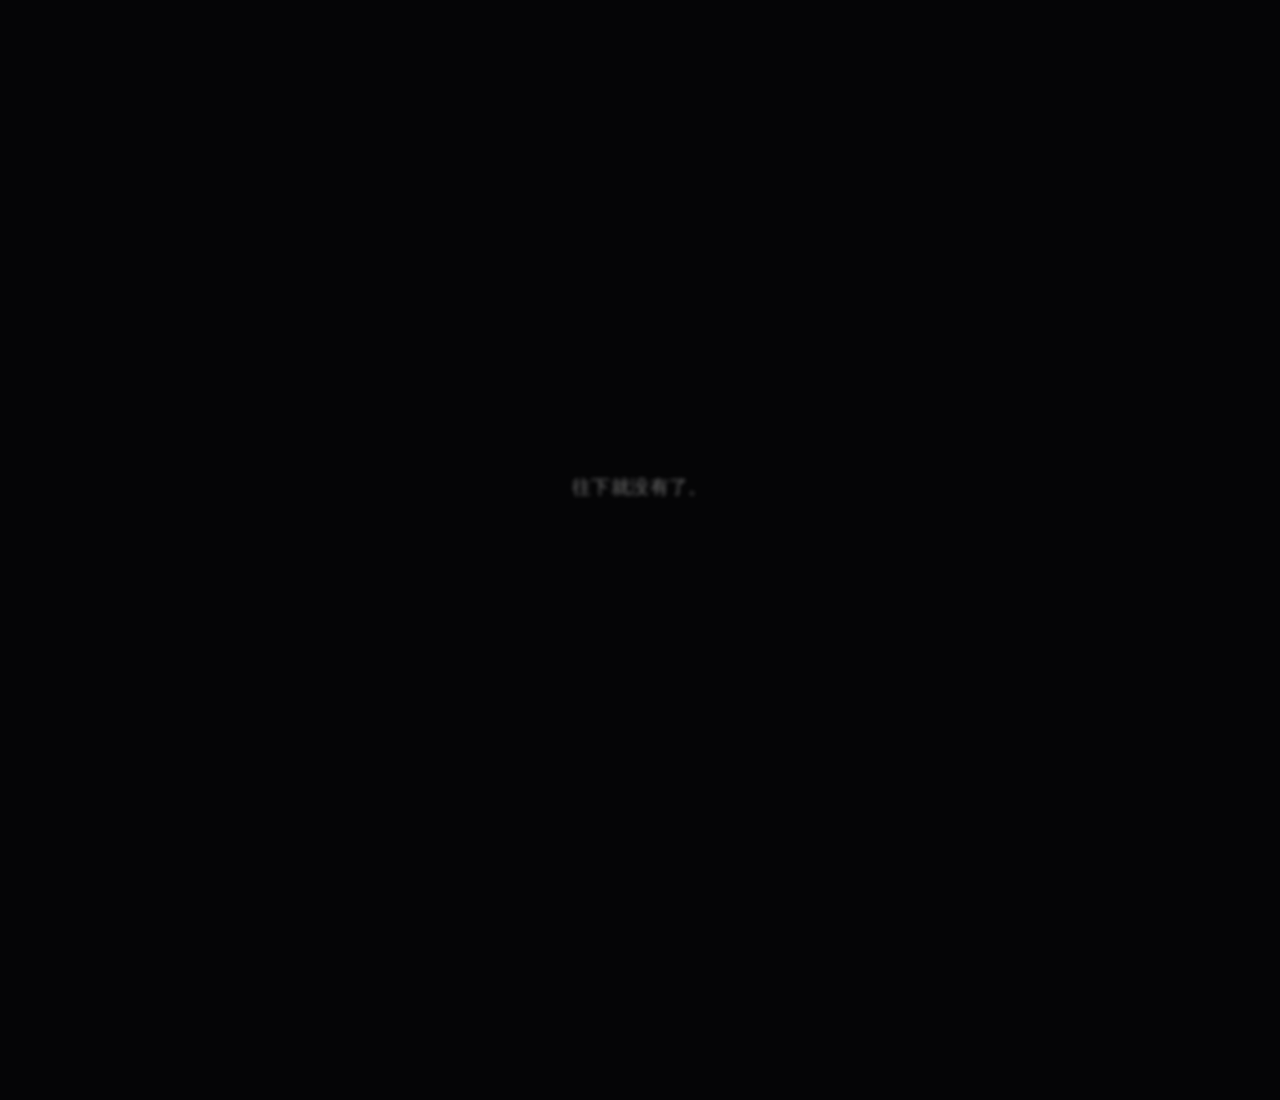
==== commit 5aaf2a06: "首屏：去掉「Enter」两个字 嘉豪说"有些俗"，同意。俗在两层：  ① 表层 —— "Enter / Enter Site / Scroll Down" 是模板站的语言。 ② 要紧的那层 —— 它把" ====
--- a/index.html
+++ b/index.html
@@ -277,14 +277,17 @@
 .p1 .enter{
   position:absolute;
   left:50%;
-  bottom:clamp(30px,6.4vh,56px);
+  /* 去掉 Enter 那行字之后这个盒子矮了约 24px，而它是按底边定位的 ——
+     所以底边得跟着往上收一点，不然口会自己往下掉一截。 */
+  bottom:clamp(38px,7.2vh,64px);
   width:160px;
   margin-left:-80px;
   display:flex;
   flex-direction:column;
   align-items:center;
-  /* 热区：看着是一小块，点得到的是一整块。手机上尤其要紧。 */
-  padding:14px 20px 8px;
+  /* 热区：看着是一小块，点得到的是一整块。手机上尤其要紧。
+     （下面那 8px 原来是给文字留的，字没了就跟着去掉。） */
+  padding:14px 20px;
   text-decoration:none;
   color:rgba(255,255,255,.78);
   transition:color .55s var(--ease);
@@ -312,14 +315,11 @@
   50%    {transform:translateY(5px)}
 }
 
-.p1 .enter-txt{
-  margin-top:11px;
-  font-size:10px;
-  letter-spacing:.62em;
-  text-indent:.62em;
-  text-transform:uppercase;
-  color:rgba(255,255,255,.62);
-}
+/* 这里原来写着「Enter」，2026-09-17 嘉豪说"有些俗"，去掉了。
+   俗在哪儿：① "Enter / Enter Site / Scroll Down" 是模板站的语言；
+   ② 更要紧的是它把**门**这个隐喻说破了 —— 门上贴一个"请进"，
+   门就变成了商场自动门。
+   上面那条注释当时就写着"指向用动作说"，字却是反着做的。现在一致了。 */
 
 @media (prefers-reduced-motion:reduce){
   .p1 .enter-ico{animation:none}
@@ -706,7 +706,9 @@
          这一屏原来只有字和一颗头，屏幕上**没有任何能点的地方** ——
          访客得自己猜到"要往下滚"才知道底下有东西。带"门"的注释
          写了三天，门本身却不在。补上。 -->
-    <a class="enter" id="enter" href="#s2">
+    <!-- aria-label 是**必须的**：那个字去掉之后，这个链接里面只剩一个
+         对读屏隐藏的箭头 —— 没有它，读屏用户只会听到一个光秃秃的"链接"。 -->
+    <a class="enter" id="enter" href="#s2" aria-label="进入作品">
       <span class="enter-ico" aria-hidden="true">
         <svg viewBox="0 0 24 24" fill="none" stroke="currentColor"
              stroke-width="1.15" stroke-linecap="round" stroke-linejoin="round">
@@ -715,7 +717,6 @@
           <path d="M8.1 12.4l3.9 3.9 3.9-3.9"/>
         </svg>
       </span>
-      <span class="enter-txt">Enter</span>
     </a>
   </section>
 
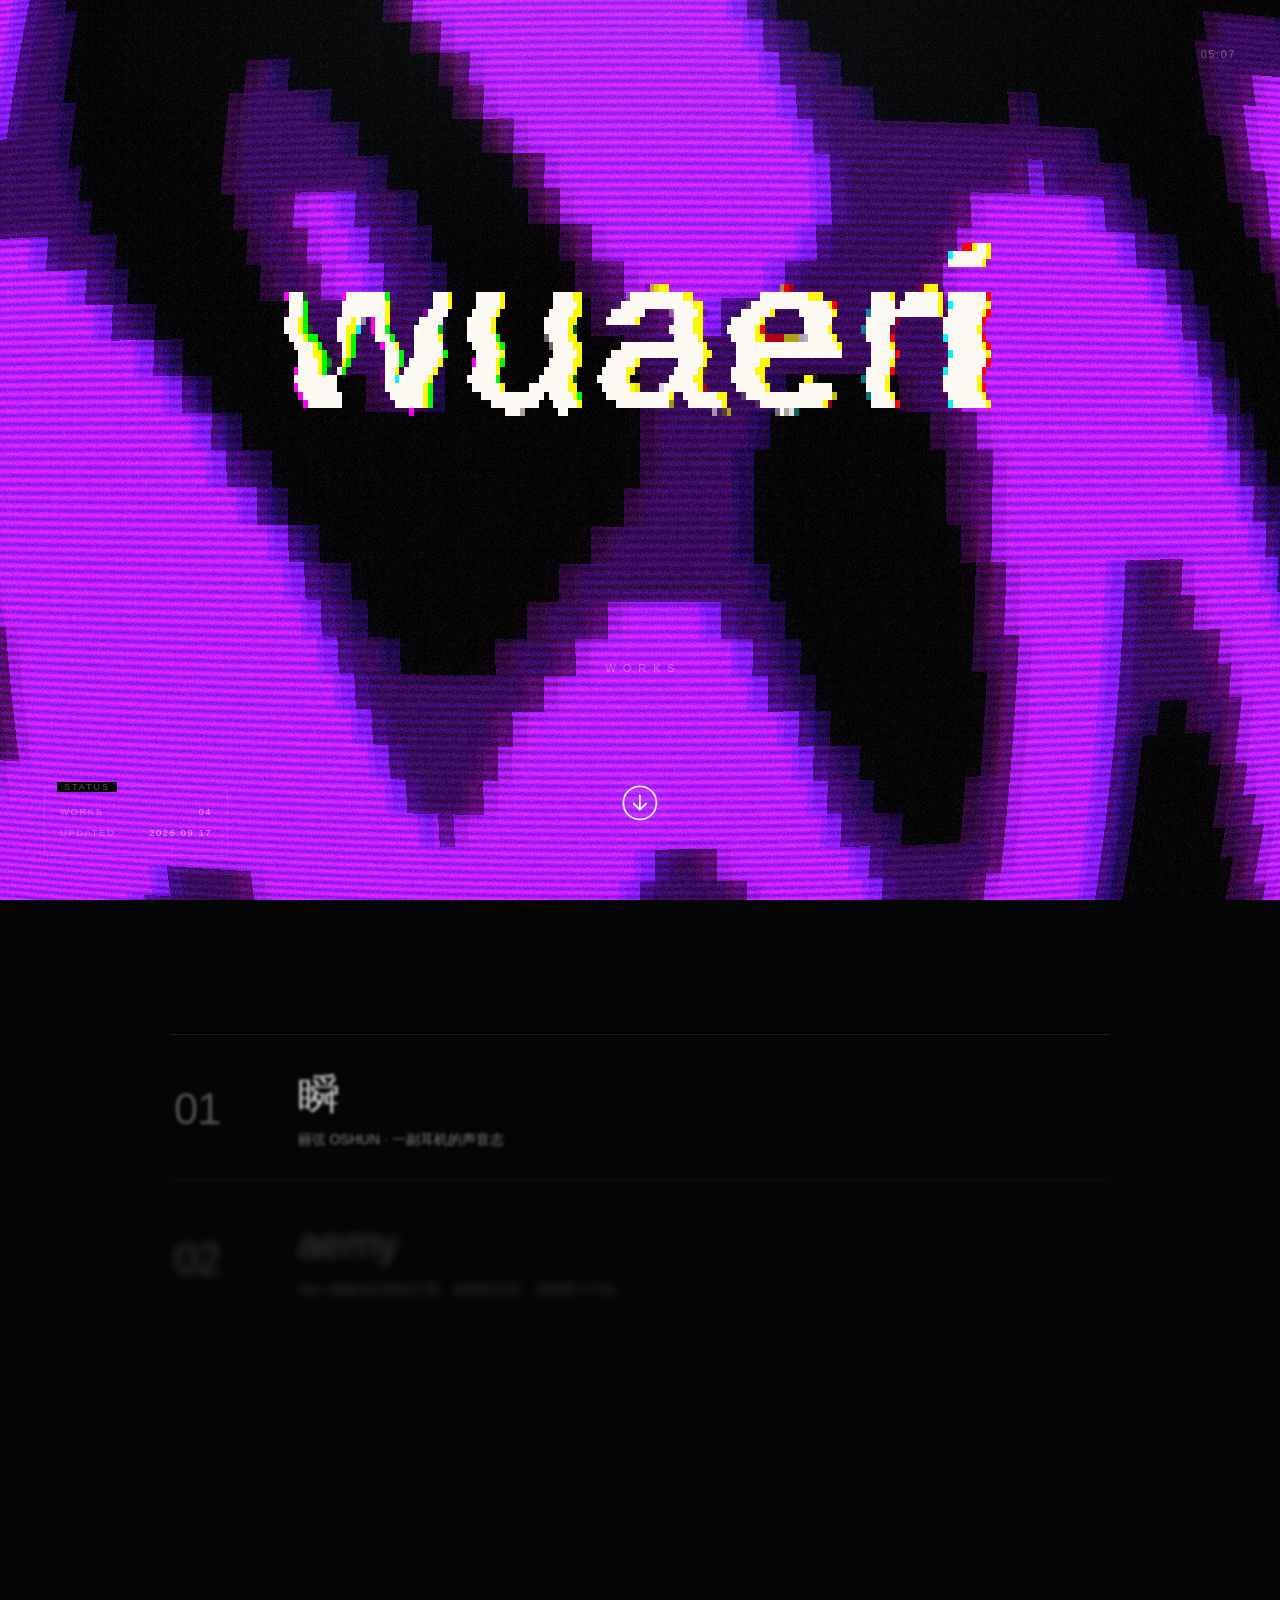
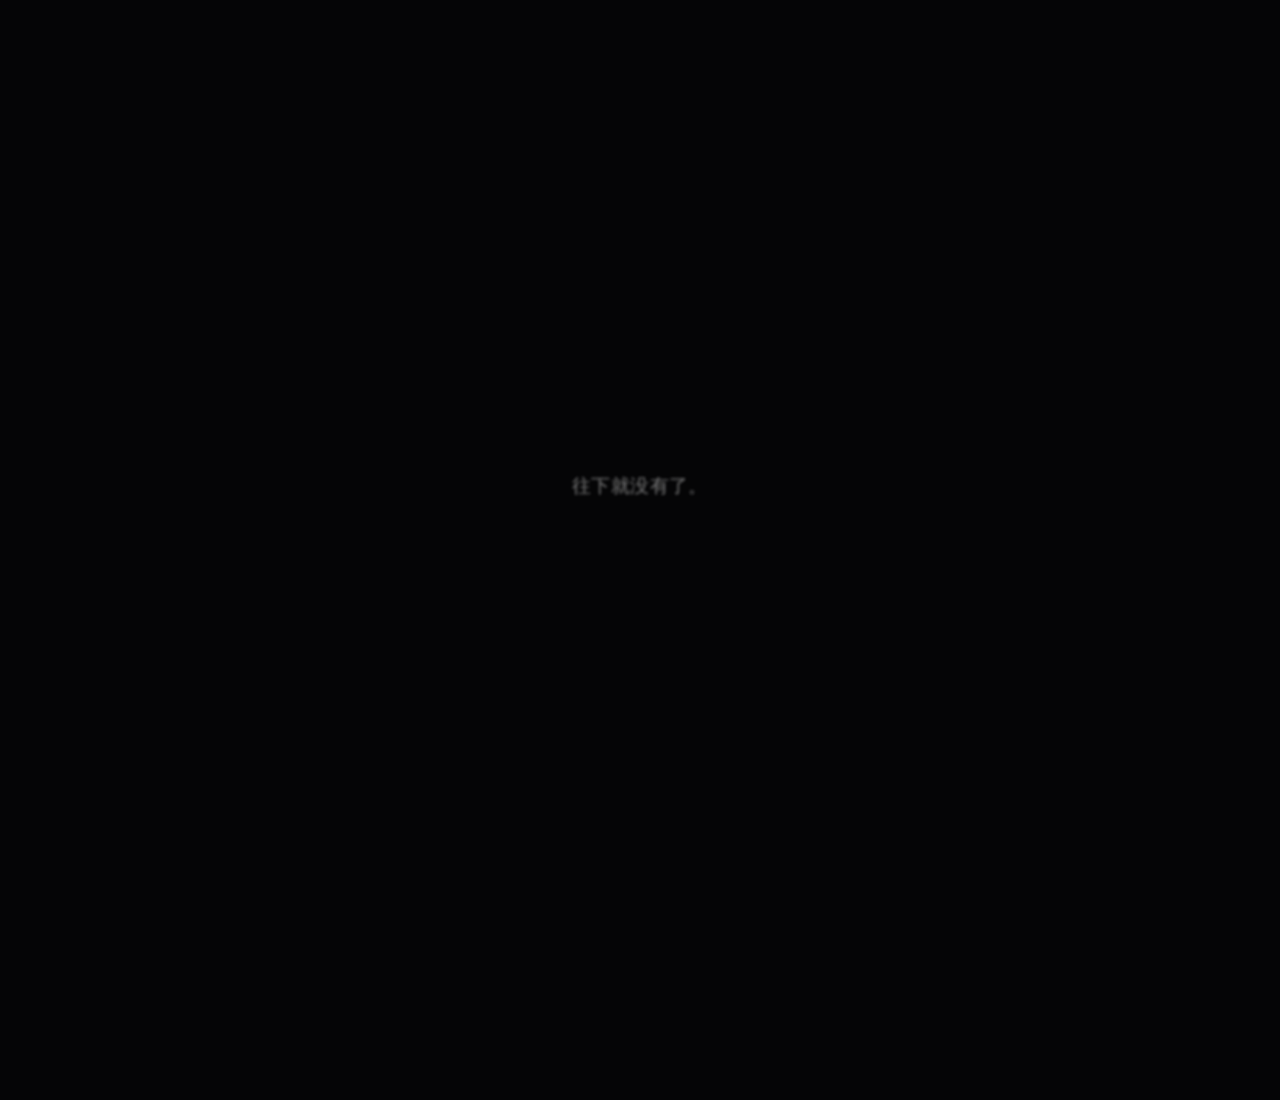
==== commit d49a3cad: "热点区：切片 STALE 8h→12h；完整页超一天改说"天" cron 名义每 2 小时，但 GitHub 对公开仓库的 scheduled run 会合并/丢弃（实测一天只跑成 4-5 次，间隔 " ====
--- a/index.html
+++ b/index.html
@@ -1085,7 +1085,13 @@
     if (!band || !track || reduced) return;
 
     var SPEED = 34;            // px/秒。慢 —— 跑马灯之所以低俗是因为它快
-    var STALE = 8 * 3600e3;    // 超过 8 小时没更新 = Action 挂了（它是每 2 小时）
+    /* 超过 12 小时没更新 = Action 真挂了。
+       ⚠️ 名义上 cron 是每 2 小时，但 GitHub 对公开仓库的 scheduled run 会
+       合并/丢弃 —— 实测一天只跑成 4-5 次，间隔 4-6 小时，偶尔 8-10 小时。
+       原来写 8 小时，等于天天擦着这条线走，隔一两天就误报一次"馊了"，
+       看起来像更新断了，其实是六小时前的数据。
+       12 小时：容忍正常波动，真挂半天以上照样抓得出来。 */
+    var STALE = 12 * 3600e3;
 
     var row = null, unit = 0, x = 0, v = SPEED, last = 0, held = false, raf = 0;
 
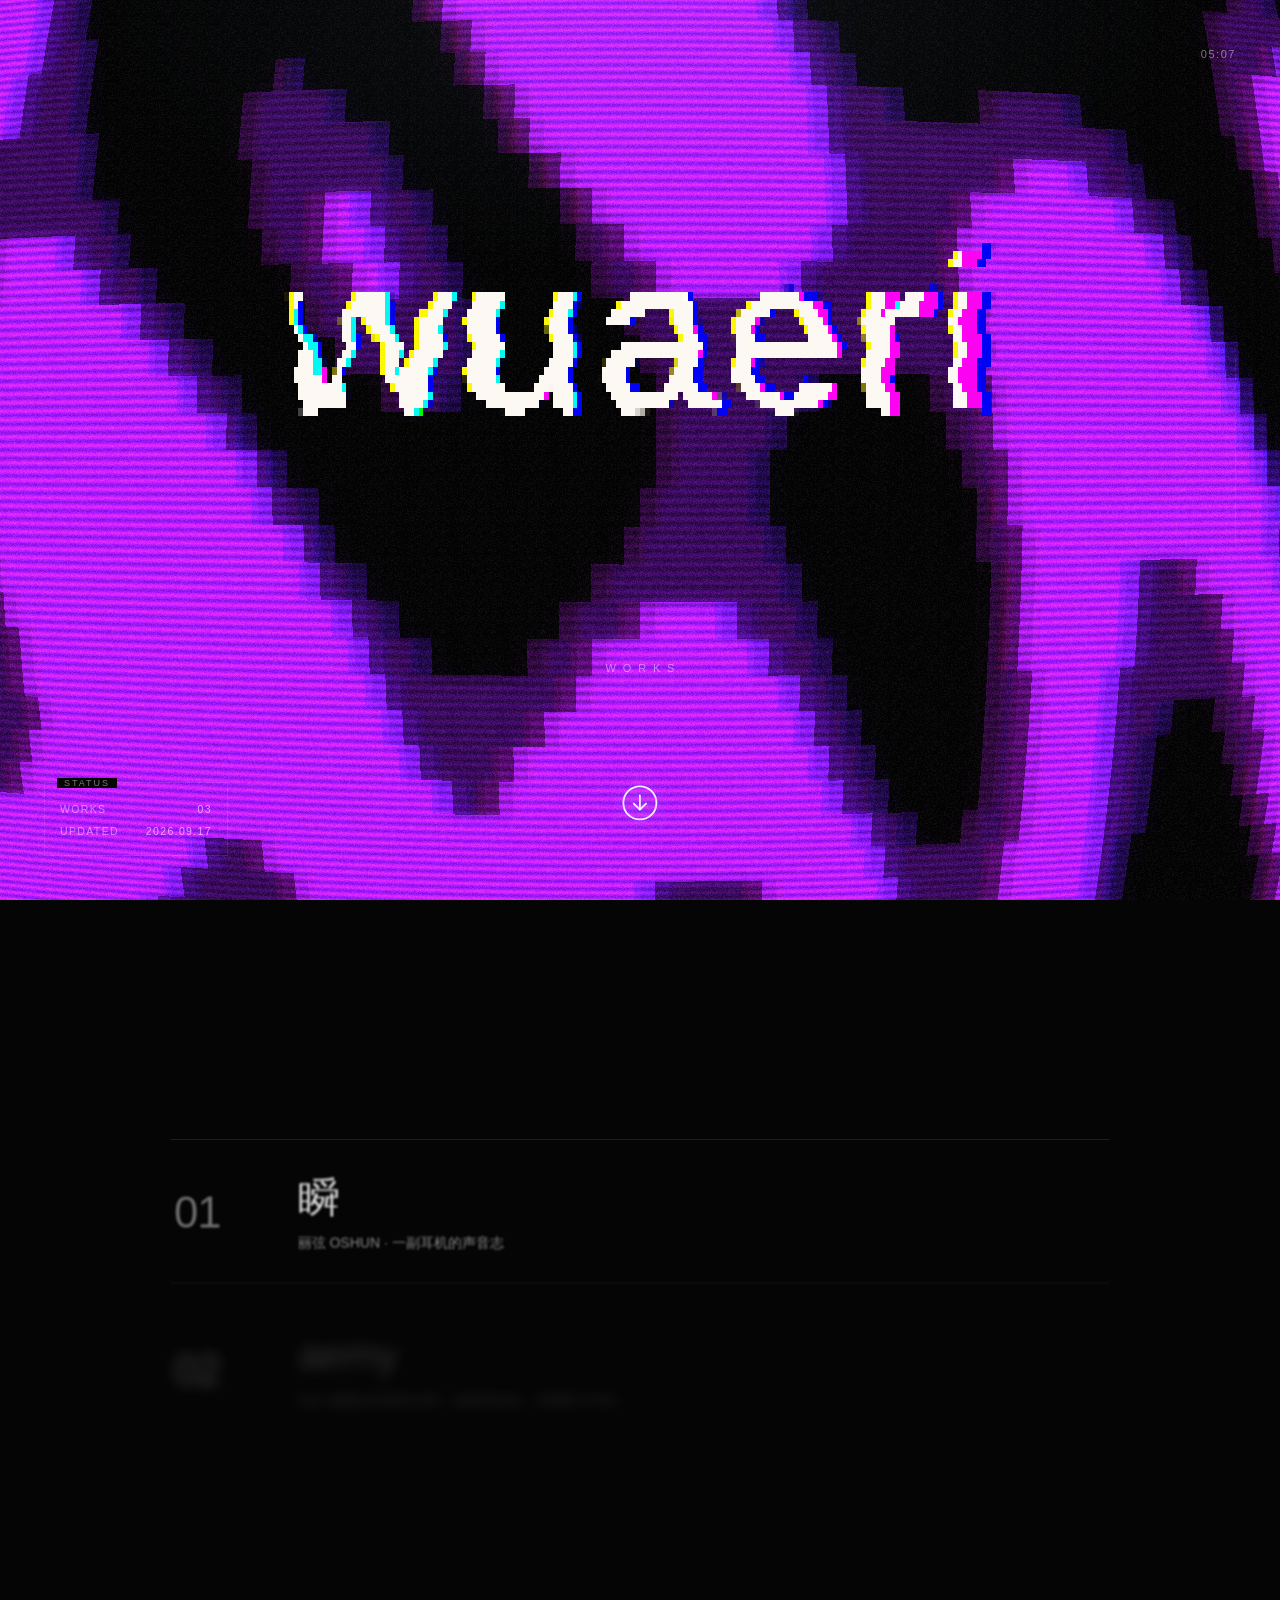
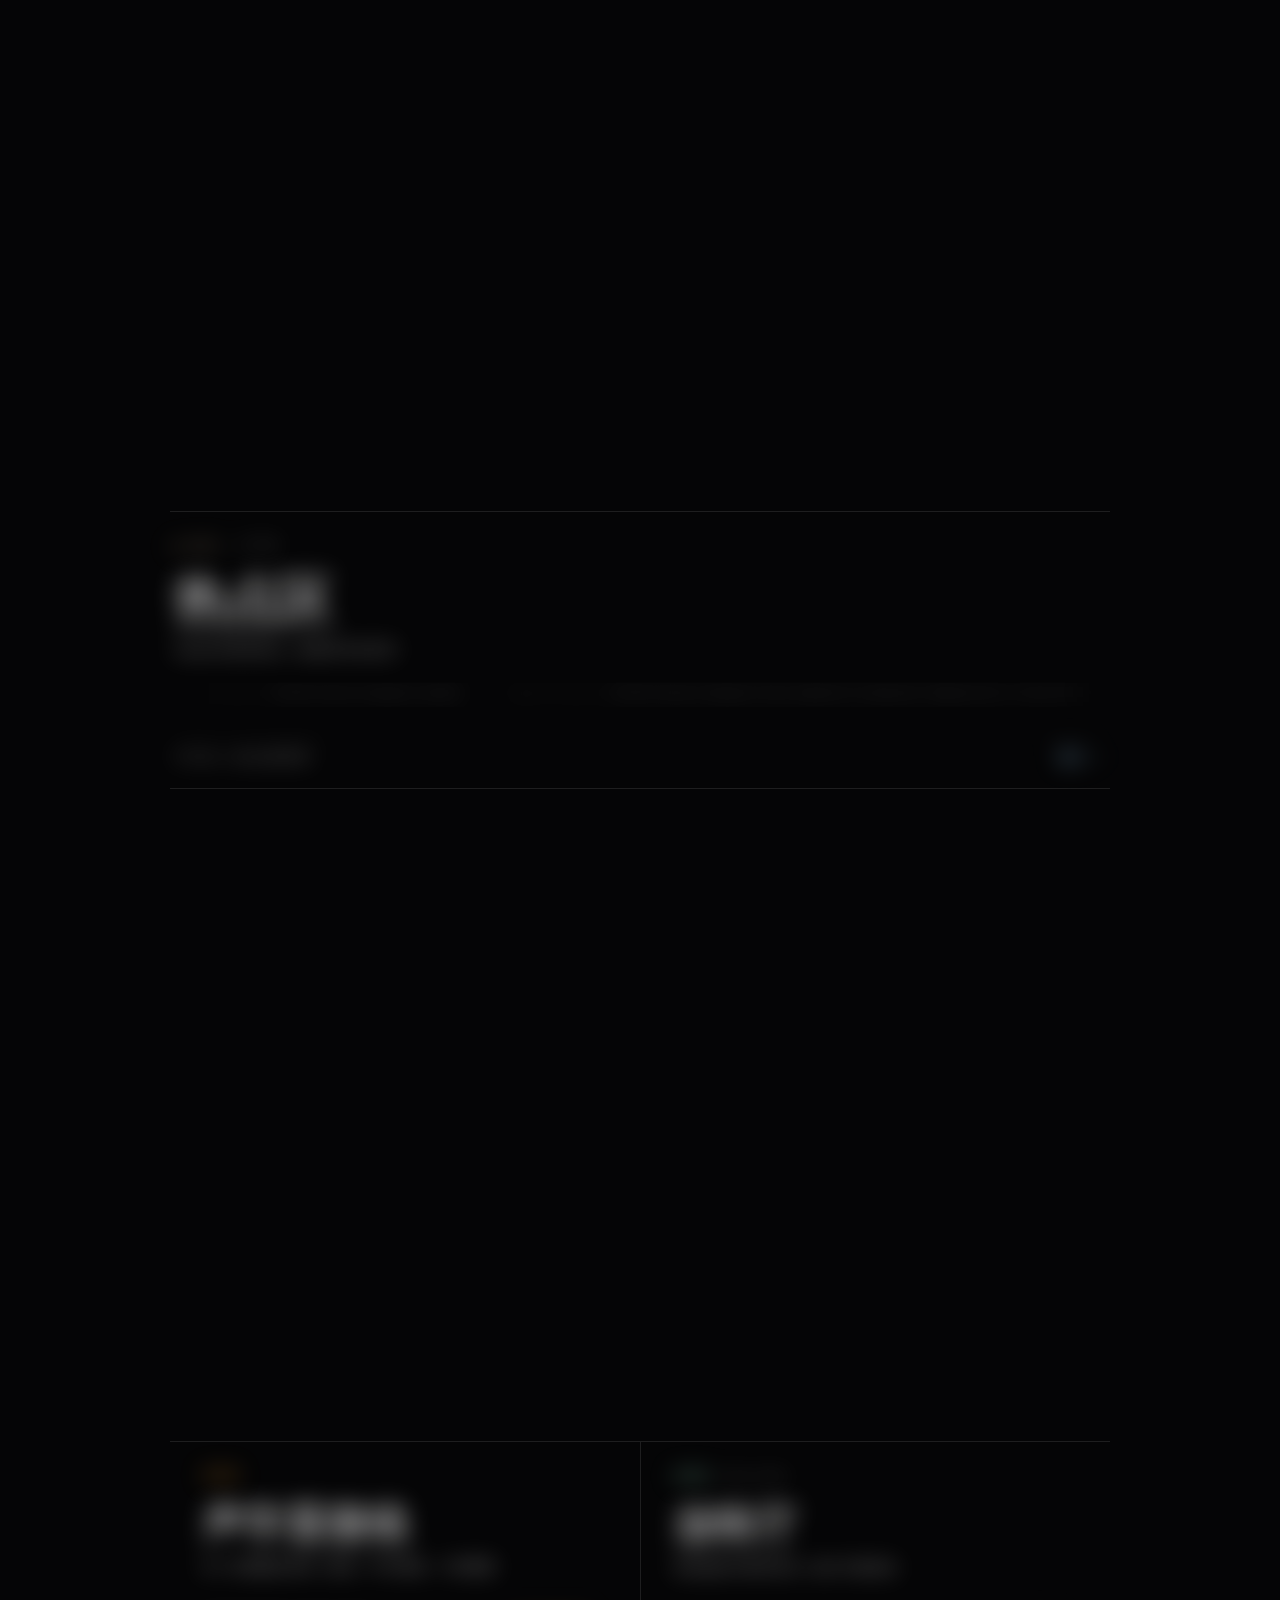
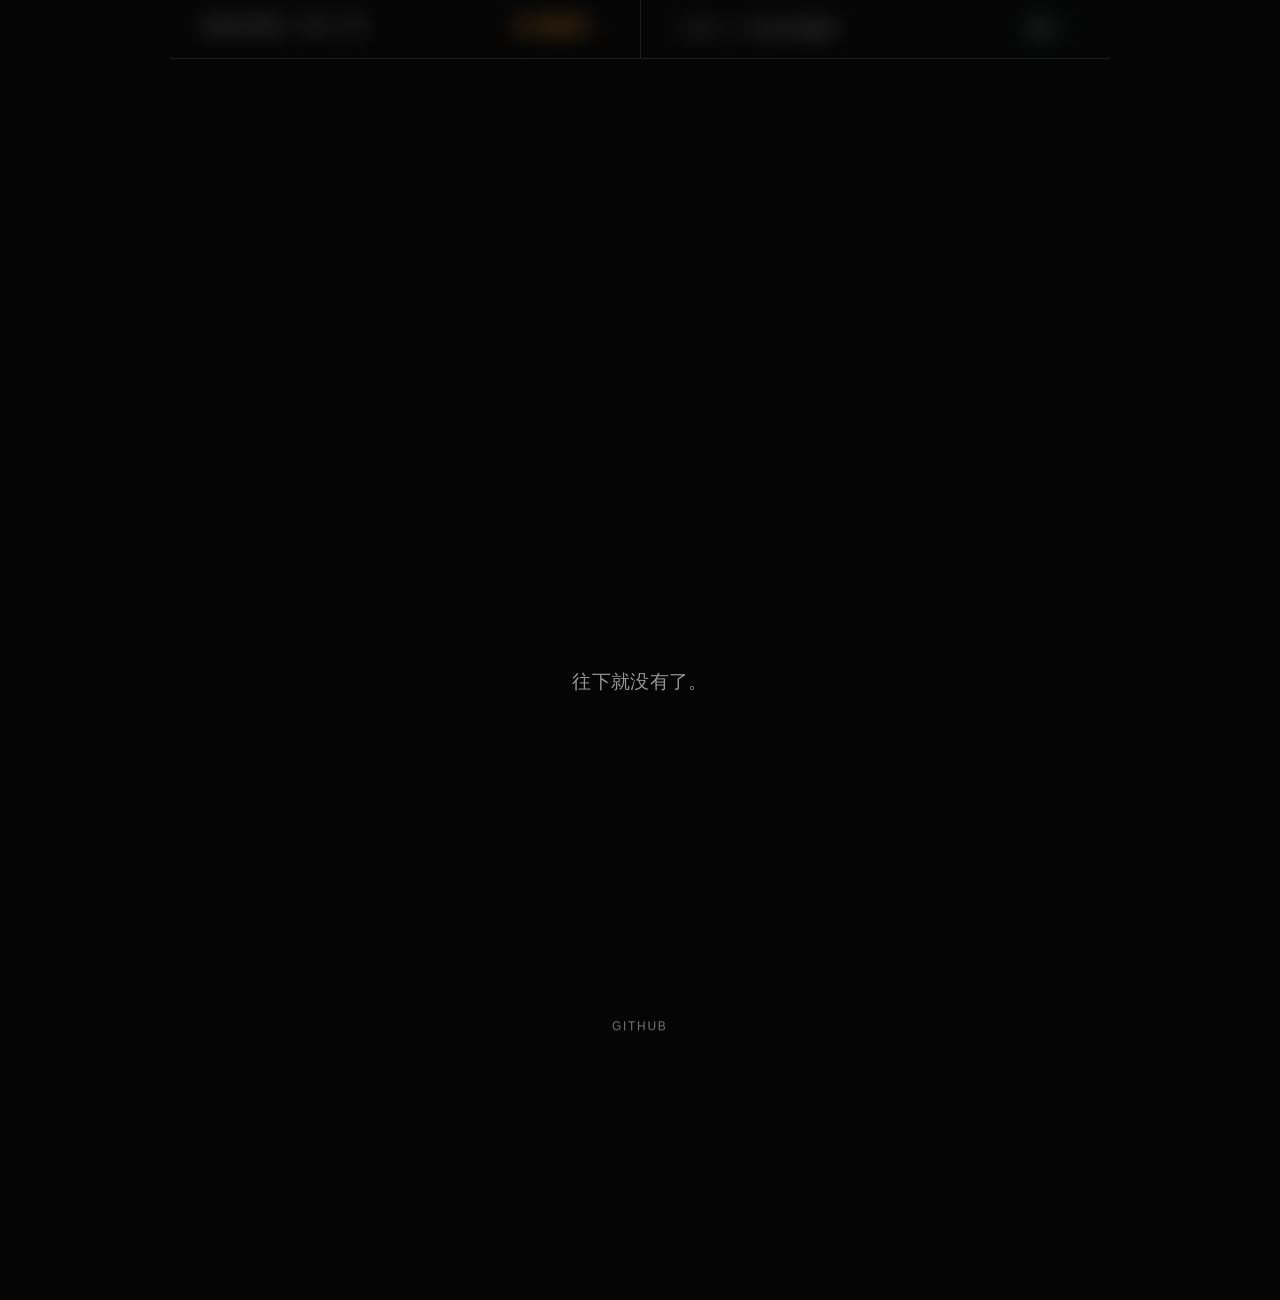
==== commit 508628e3: "首页：补上热点区 / 两个区 / 尾三节，清一批无障碍债 这三节和这批修复 2026-10-05 就写完了，一直留在工作区没提交 —— 线上跑了十天的旧版，页面照常打开、照常好看，只是少了三节。 静悄" ====
--- a/index.html
+++ b/index.html
@@ -40,10 +40,23 @@
   --bg:      #050506;
   --fg:      rgba(255,255,255,0.94);
   --fg-2:    rgba(255,255,255,0.58);
-  --fg-3:    rgba(255,255,255,0.34);
+  /* 0.34→0.46，2026-09-17 audit：0.34 合成出来是 #5a5a5b，
+     对比度只有 **2.96:1** —— 小字要 4.5:1、大字要 3:1，它两头都不够。
+     0.46 是 4.62:1，过 AA，而跟 --fg-2 的 6.89:1 仍差着一档，
+     层级还在。 */
+  --fg-3:    rgba(255,255,255,0.46);
+  /* 只给"故意要显得不可用"的地方用 —— 目前只有 .soon（未上线的条目）。
+     0.34 的对比度不合格，所以它不能当通用色用，只能当**语义色**用：
+     这里的"读不清"是设计意图，不是疏忽。 */
+  --fg-4:    rgba(255,255,255,0.34);
   --line:    rgba(255,255,255,0.10);
   --pulse:   #9fd8ff;
   --warm:    #e8c9a0;
+  /* 两个区的颜色。2026-09-28 开「两扇门」时从 MusicLab 带过来的 ——
+     那边早就定了这条规矩：**框架统一，色调各留**。仪器是暖的，影院是冷的，
+     把两个区染成一个色，是抹掉它们的性格。品牌（wuaeri 那个蓝）不参与。 */
+  --music:   #ffa42b;
+  --film:    #8fd6b8;
   --ease:    cubic-bezier(.22,1,.36,1);
   --pad:     clamp(22px,4vw,44px);
 }
@@ -239,7 +252,9 @@
   letter-spacing:-.045em;
   line-height:.92;
   text-align:center;
-  will-change:transform;
+  /* 这里原来挂着 will-change:transform。撤了 —— 那是"我马上要动"的
+     提示，不是常驻配置，而这个字只在开屏那 1.5 秒的入场里动过一次
+     （audit 2026-09-17）。常驻只会让浏览器一直替它留着一个合成层。 */
 }
 /* 挂上了才染透明 —— **文本节点一个字都不动**，
    所以读屏念的还是 h1 自己那句话，复制出来也还是 "wuaeri"。 */
@@ -294,7 +309,16 @@
 }
 .p1 .enter:hover,
 .p1 .enter:focus-visible{color:#fff}
+/* 键盘焦点。原来这儿只有一句 outline:none，理由是"Safari 那个蓝色方框
+   会破坏画面" —— 代价是**键盘用户完全看不出焦点落在哪**（WCAG 2.4.7）。
+   现在不是删掉指示，是换成跟这个口同一个语言的东西：drop-shadow
+   **跟着圆的形状走**，方框不会。用 :focus-visible 而不是 :focus ——
+   鼠标点它不该亮，Tab 过来才亮。 */
 .p1 .enter:focus-visible{outline:none}
+.p1 .enter:focus-visible .enter-ico{
+  filter:drop-shadow(0 0 3px rgba(255,255,255,.95))
+         drop-shadow(0 0 16px rgba(159,216,255,.85));
+}
 
 .p1 .enter-ico{
   display:block;
@@ -358,9 +382,13 @@
   text-decoration:none;
   color:inherit;
   overflow:hidden;
-  transition:padding-left .5s var(--ease),background .5s ease;
-}
-.p2 .works a:hover{padding-left:20px;background:rgba(255,255,255,.014)}
+  /* 原来是 transition:padding-left —— 动布局属性，每次 hover 触发一次
+     重排（audit 2026-09-17 抓到的）。改成 transform：观感一样（都是
+     整块右移 20px），但走合成层，不碰布局。
+     <a> 自己的 transform 是空的 —— 滚动显影写的是外层 <li> 的。 */
+  transition:transform .5s var(--ease),background .5s ease;
+}
+.p2 .works a:hover{transform:translateX(20px);background:rgba(255,255,255,.014)}
 
 /* 掠过的那道光。非 hover 时 transition 是 0s ——
    松开就在左侧瞬间归位（在框外，看不见），
@@ -418,38 +446,35 @@
 .p2 .works a:hover .arrow{transform:translateX(0);opacity:1;color:var(--warm)}
 
 /* 未上线的条目：不假装能点 */
-.soon .title,.soon .desc{color:var(--fg-3)}
+.soon .title,.soon .desc{color:var(--fg-4)}
 .soon{cursor:default}
 
-/* ══════════ 二 · 切片 · 热点区 ══════════
-   上面四行是"我做了什么" —— 每一行点出去之前都是死的。
-   这一条是整站**唯一自己会动的东西**，也是唯一每次刷新都不一样的。
-
-   形态上要压得比作品行矮一档：作品行的字号是 clamp(24px,3.4vw,42px)，
-   这里 13px。它不抢戏的方式不是变暗，是**变细** ——
-   暗的东西会被当成禁用，细的东西才会被当成注释。 */
-.p2 .live-band{
+/* ══════════ 三 · 热点区 ══════════
+   2026-09-17 从作品列表里**拿出来单独占一屏**。它原来是第 04 项作品，
+   嘉豪说「它更应该是一个功能区而不是作品」—— 说得准。
+
+   区别在这儿：作品是**完成的**（瞬、aemy、Bouncer 都不会自己变了），
+   它是**还在跑的**（每两小时自己变一次，没人看的时候也在变）。
+   把它排成"作品 04"，等于把一个活的东西做成标本，还跟三个标本并排
+   放在同一个柜子里。
+
+   所以形态也跟着变：不再是"挂在列表底下的一条脚注"，
+   而是**这一屏本身就是那个东西**。字号回到跟作品同级 ——
+   它不再是注释了，它是这一屏的主角。 */
+.p3 .live-panel{
   position:relative;
-  flex-shrink:0;
-  display:grid;
-  grid-template-columns:auto 1fr auto;
-  align-items:center;
-  gap:0 clamp(14px,2.2vw,26px);
+  display:flex;
+  flex-direction:column;
   width:100%;
   max-width:940px;
-  margin-top:clamp(14px,2vh,26px);
-  padding:clamp(10px,1.4vh,14px) 4px;
+  padding:clamp(20px,3vh,32px) 4px clamp(18px,2.6vh,28px);
   border-top:1px solid var(--line);
   border-bottom:1px solid var(--line);
   text-decoration:none;
   color:inherit;
-  overflow:hidden;
-  transition:border-color .5s ease,background .5s ease;
-}
-.p2 .live-band:hover{
-  background:rgba(255,255,255,.014);
-  border-color:rgba(255,255,255,.16);
-}
+  transition:border-color .5s ease;
+}
+.p3 .live-panel:hover{border-color:rgba(255,255,255,.2)}
 
 /* 左边的标签：一个呼吸的点 + LIVE + "多久以前"。
    呼吸点是这里最要紧的一个元素 —— 它一个字都不说，
@@ -458,8 +483,10 @@
   display:flex;
   align-items:center;
   gap:9px;
-  font-size:9.5px;
-  letter-spacing:.18em;
+  /* 9.5→10.5px（audit 2026-09-17：9.5px 低于可读底线）。
+     字号提了就把字距收回一点，宽度不至于变。 */
+  font-size:10.5px;
+  letter-spacing:.16em;
   text-transform:uppercase;
   color:var(--pulse);
   white-space:nowrap;
@@ -495,6 +522,44 @@
        会被内容撑开，整条带就跟着被撑出去（老坑）
      · 两端 mask 虚化 —— 横向滚动最要紧的是"看不出头尾"，
        露一个硬边就等于告诉人"这是从左边推进来的" */
+/* 标题。回到跟作品列表 .title 同一个尺度 —— 它不再是脚注了，
+   这一屏就是它自己。 */
+.live-head{display:block;margin:clamp(13px,1.9vh,19px) 0 clamp(16px,2.4vh,24px)}
+.live-title{
+  display:block;
+  font-size:clamp(30px,4.4vw,54px);
+  font-weight:500;
+  letter-spacing:-.022em;
+  line-height:1.08;
+}
+.live-sub{
+  display:block;
+  margin-top:10px;
+  font-size:clamp(12.5px,1.2vw,14px);
+  line-height:1.6;
+  color:var(--fg-2);
+}
+
+/* 底部的读数。**这两个数是这一屏的内容，不是装饰** ——
+   别处的数字（01 02 03）是序号，这里的数字是"它现在什么状态"。
+   所以用 --fg-2 而不是 --fg-3：它得真的读得出来。
+   （audit 2026-09-17：--fg-3 只有 2.96:1，不合格。） */
+.live-foot{
+  display:flex;
+  align-items:baseline;
+  justify-content:space-between;
+  gap:20px;
+  margin-top:clamp(16px,2.4vh,24px);
+  padding-top:clamp(13px,1.9vh,19px);
+  border-top:1px solid var(--line);
+}
+.live-nums{
+  font-size:clamp(11.5px,1.02vw,13px);
+  letter-spacing:.05em;
+  color:var(--fg-2);
+  font-variant-numeric:tabular-nums;
+}
+
 .live-track{
   position:relative;
   overflow:hidden;
@@ -534,36 +599,125 @@
   color:var(--fg-3);
 }
 
+/* 入口。原来是 opacity:0、悬停才浮出来 —— 那是"脚注"的做法。
+   现在是功能区，**入口必须一直看得见**，不然这一屏只是块展示牌。
+   颜色用 --pulse 不用 --fg-3：后者 2.96:1，读不出来。 */
 .live-go{
-  font-size:clamp(14px,1.4vw,18px);
-  color:var(--fg-3);
-  transform:translateX(-6px);
-  opacity:0;
-  transition:transform .5s var(--ease),opacity .35s ease,color .35s ease;
-}
-.p2 .live-band:hover .live-go{transform:translateX(0);opacity:1;color:var(--warm)}
+  flex-shrink:0;
+  font-size:clamp(12px,1.08vw,13.5px);
+  letter-spacing:.06em;
+  color:var(--pulse);
+  transition:transform .5s var(--ease),color .35s ease;
+}
+.p3 .live-panel:hover .live-go{transform:translateX(5px);color:var(--warm)}
 
 /* 数据馊了（Action 挂了 / 源全灭时）。**看起来活着但其实死了
    是这里最坏的情况** —— 一条优雅滚动着的带子，底下是十小时前的
    东西，比直接停住更会骗人。所以超时就把心跳换成暖色、内容压暗。 */
-.p2 .live-band.is-stale .live-tag{color:var(--warm)}
-.p2 .live-band.is-stale .live-row,
-.p2 .live-band.is-stale .live-fallback{opacity:.45}
-.p2 .live-band.is-stale .live-dot::after{animation:none;opacity:0}
+.p3 .live-panel.is-stale .live-tag{color:var(--warm)}
+.p3 .live-panel.is-stale .live-row,
+.p3 .live-panel.is-stale .live-fallback{opacity:.45}
+.p3 .live-panel.is-stale .live-dot::after{animation:none;opacity:0}
 
 @media (prefers-reduced-motion:reduce){
   .live-dot::after{animation:none;opacity:0}
 }
 
-/* ══════════ 三 · 尾 ══════════ */
-.p3{text-align:center}
-.p3 .coda{
+/* ══════════ 四 · 两个区（两扇门）══════════
+   2026-09-28：这一屏从"放映厅一块 panel"改成**两扇门** ——
+   音乐 / 影视各一扇，**对等**，不是"主入口 + 一个链接"。
+
+   跟第三屏共用的是**同一套语法**（tag / 大标题 / 一条铺开的东西 / 底栏），
+   不是同一块模板。区别还在那条东西上：热点区是"在走的字"，
+   MusicLab 那边放映厅是"摆着的封面" —— 而门这一屏**不做那条带子**：
+   门是入口，不是展柜。展柜在门后面（./screening/ 那一页里）。
+
+   ★ 两扇门各留各的色，跟 MusicLab 那边一条规矩：
+     音乐是琥珀（那台仪器的 VU 表），影视是冷绿（影院那点光）。
+
+   底栏用 margin-top:auto 压到底 —— 两边字数不一样长，
+   不压的话两扇门的"进入 →"会错开一行，一眼就看出不是一对。 */
+.p4 .doors{
+  display:grid;
+  grid-template-columns:1fr 1fr;
+  width:100%;
+  max-width:940px;
+  border-top:1px solid var(--line);
+  border-bottom:1px solid var(--line);
+}
+.p4 .door{
+  position:relative;
+  display:flex;
+  flex-direction:column;
+  padding:clamp(20px,3vh,32px) clamp(18px,2.6vw,34px) clamp(18px,2.6vh,28px);
+  text-decoration:none;
+  color:inherit;
+  transition:background .5s ease;
+}
+/* 中间那道竖线是"两扇门"唯一的建筑构件 —— 少了它，
+   两段文字看着像一段排错了版。 */
+.p4 .door + .door{border-left:1px solid var(--line)}
+.p4 .door:hover{background:rgba(255,255,255,.022)}
+
+.door-tag{
+  display:flex; align-items:center; gap:9px;
+  font-size:10.5px; letter-spacing:.16em; text-transform:uppercase;
+  white-space:nowrap;
+}
+.door.music .door-tag{color:var(--music)}
+.door.film  .door-tag{color:var(--film)}
+.door-tag .dt{color:var(--fg-3); letter-spacing:.14em}
+/* 数字还没拉到的时候不留一个空格在那儿 */
+.door-tag .dt:empty{display:none}
+
+.door-head{display:block;margin:clamp(13px,1.9vh,19px) 0 clamp(16px,2.4vh,24px)}
+.door-title{
+  display:block;
+  font-size:clamp(26px,3.4vw,42px);
+  font-weight:500; letter-spacing:-.022em; line-height:1.08;
+}
+.door-sub{
+  display:block; margin-top:10px;
+  font-size:clamp(12.5px,1.2vw,14px); line-height:1.6; color:var(--fg-2);
+}
+
+.door-foot{
+  display:flex; align-items:baseline; justify-content:space-between; gap:18px;
+  margin-top:auto;
+  padding-top:clamp(13px,1.9vh,19px);
+  border-top:1px solid var(--line);
+}
+.door-nums{
+  font-size:clamp(11.5px,1.02vw,13px);
+  letter-spacing:.05em; color:var(--fg-2); font-variant-numeric:tabular-nums;
+}
+.door-go{
+  flex-shrink:0;
+  font-size:clamp(12px,1.08vw,13.5px);
+  letter-spacing:.06em;
+  transition:transform .5s var(--ease);
+}
+.door.music .door-go{color:var(--music)}
+.door.film  .door-go{color:var(--film)}
+.p4 .door:hover .door-go{transform:translateX(5px)}
+.p4 .door:active .door-go{transform:none}
+
+/* 窄屏叠起来，竖线换横线 —— 不叠的话每扇只剩半屏宽，
+   大标题会挤成两行，两扇门看着就不"对等"了。 */
+@media (max-width:720px){
+  .p4 .doors{grid-template-columns:1fr}
+  .p4 .door + .door{border-left:none; border-top:1px solid var(--line)}
+}
+
+/* ══════════ 五 · 尾 ══════════ */
+.p5{text-align:center}
+.p5 .coda{
   font-size:clamp(15px,1.6vw,19px);
   letter-spacing:.02em;
   color:var(--fg-2);
   line-height:2;
 }
-.p3 .links{
+.p5 .links{
   margin-top:clamp(30px,5vh,52px);
   display:flex; gap:clamp(20px,3vw,34px);
   justify-content:center;
@@ -571,14 +725,24 @@
   letter-spacing:.14em;
   text-transform:uppercase;
 }
-.p3 .links a{
+.p5 .links a{
+  position:relative;
   color:var(--fg-3);
   text-decoration:none;
   padding-bottom:3px;
   border-bottom:1px solid transparent;
   transition:color .3s ease,border-color .3s ease;
 }
-.p3 .links a:hover{color:var(--pulse);border-color:rgba(159,216,255,.4)}
+/* 热区撑到 44px 高（WCAG 2.5.8，audit 2026-09-17）。
+   用 ::after 向外扩，**视觉位置一点都不动** —— 跟首屏那个口是同一个
+   手法（"看着是一小块，点得到的是一整块"）。桌面有鼠标，感觉不到；
+   触屏上这是"能不能点中"的区别。 */
+.p5 .links a::after{
+  content:"";
+  position:absolute;
+  inset:-15px -11px;
+}
+.p5 .links a:hover{color:var(--pulse);border-color:rgba(159,216,255,.4)}
 
 /* ══════════ 四角仪表 ══════════
    不随内容滚 —— 是贴在屏幕上的铭牌，不是页面里的东西。 */
@@ -616,7 +780,8 @@
 }
 .hud-row{
   display:flex; justify-content:space-between; gap:22px;
-  font-size:9.5px; letter-spacing:.16em; text-transform:uppercase;
+  /* 9.5→10.5px（audit）。字距跟着收，宽度不至于变。 */
+  font-size:10.5px; letter-spacing:.13em; text-transform:uppercase;
   color:var(--fg-3); line-height:2.15;
 }
 .hud-row b{
@@ -635,10 +800,16 @@
   background:rgba(255,255,255,.075);
   z-index:20; pointer-events:none;
 }
+/* 高度改用 scaleY。原来每帧写 height —— 那是布局属性，等于每帧一次重排
+   （audit 2026-09-17）。scaleY 是合成属性。元素只有 1px 宽，缩放的观感
+   跟改高度完全一样 —— 连渐变的表现都一致，因为原来看起来本来就是
+   "这条线在变长"。 */
 .rail i{
-  display:block; width:100%; height:0;
+  display:block; width:100%; height:100%;
+  transform-origin:top center;
+  transform:scaleY(0);
   background:linear-gradient(180deg,rgba(255,255,255,.6),rgba(255,255,255,.12));
-  transition:height .1s linear;
+  transition:transform .1s linear;
 }
 
 /* ══════════ 入场那一下曝光 ══════════
@@ -758,42 +929,110 @@
         </a>
       </li>
 
-      <li>
-        <a href="./hotspot/">
-          <span class="idx">04</span>
-          <span>
-            <span class="title">热点区</span>
-            <span class="desc">aespa 的实时热点 · 媒体层与社区层，每两小时自动更新</span>
-          </span>
-          <span class="arrow">→</span>
-        </a>
-      </li>
     </ul>
-
-    <!-- 切片 · 热点区。
-         整条是一个链接，指向完整页 —— 里面的标题**故意不做成可点的**：
-         这条带只有 40px 高，标题还在横向走，想精确点中某一条是折磨。
-         它的职责是"让你看见它在动，然后进去读"，不是读的地方。
-         （另外 <a> 里套 <a> 本来就是非法 HTML。）
-
-         下面那句静态说明是**兜底**：JS 没跑、JSON 没拉到、file:// 打开
-         这三种情况露出来的就是它 —— 不是空白，也不是"加载失败"。 -->
-    <a class="live-band" id="liveBand" href="./hotspot/"
-       aria-label="aespa 实时热点，进入完整页">
+  </section>
+
+  <!-- ═══ 三 · 热点 ═══
+       这一屏跟前面两屏**不是一类东西**，2026-09-17 嘉豪指出来的：
+       「它更应该是一个功能区而不是作品」。
+
+       他是对的。第二屏回答的是"我做过什么" —— 瞬、aemy、Bouncer，
+       全是**完成的、静止的**东西，摆在那里给人看。
+       而热点区是**还在跑的**东西：它每两小时自己变一次，
+       平时没有人看它也在变。把它排成"作品 04"，等于把一个活着的东西
+       做成了标本，而且是跟三个标本并排放在柜子里。
+
+       所以它自己占一屏。这一屏的气质也跟别处不一样 ——
+       别处是"看"（字、头颅、列表），这里是"读数"（心跳、条数、源）。
+       它不是给人欣赏的，是给人知道"那边还有东西在动"的。 -->
+  <section class="panel p3" id="s3">
+    <!-- 整块一个链接。里面的条目标题仍然不可点 —— 理由跟之前一样：
+         它们在横向走，想精确点中某一条是折磨。这一屏的职责是
+         "让你看见它在动，然后进去读"，不是读的地方。 -->
+    <a class="live-panel" id="liveBand" href="./hotspot/"
+       aria-label="进入热点区完整页">
+
       <span class="live-tag">
         <i class="live-dot" aria-hidden="true"></i>
         <span>Live</span>
         <span class="live-t" id="liveT"></span>
       </span>
+
+      <span class="live-head">
+        <span class="live-title">热点区</span>
+        <span class="live-sub">aespa 的实时热点 · 媒体层与社区层</span>
+      </span>
+
+      <!-- 下面那句静态说明是**兜底**：JS 没跑、JSON 没拉到、
+           file:// 直接打开 —— 这三种情况露出来的就是它，
+           不是空白，也不是"加载失败"。 -->
       <span class="live-track" id="liveTrack">
-        <span class="live-fallback">aespa 的实时热点 · 媒体层与社区层，每两小时自动更新</span>
+        <span class="live-fallback">每两小时自动更新 · 点进去看全部</span>
       </span>
-      <span class="live-go" aria-hidden="true">→</span>
+
+      <span class="live-foot">
+        <span class="live-nums" id="liveNums"></span>
+        <span class="live-go" aria-hidden="true">进入 →</span>
+      </span>
     </a>
   </section>
 
-  <!-- ═══ 三 · 尾 ═══ -->
-  <section class="panel p3" id="s3">
+  <!-- ═══ 四 · 两个区（两扇门）═══
+       2026-09-28：这一屏原来是"放映厅一块 panel"，改成**两扇门**。
+
+       改的理由跟 2026-09-17 那一次是同一个：这一屏回答的不是
+       "我做过什么"（第二屏那三件是完成的、静止的、摆在柜子里的），
+       而是"那边还有什么" —— 这两个区**都还在长**，曲库和片单以后
+       都还会往里加。所以它们不是作品 04、05，是自己占一屏的两个入口。
+
+       ★ 两扇门**对等**。原来是"放映厅一块 panel + 音乐一个链接"，
+         那不是对等，那是"主入口 + 一个脚注"。现在两扇门一样大、
+         一样的语法、各留各的色（音乐琥珀 / 影视冷绿）。
+
+       门的数字全是 fetch 出来的真数据，不是写死的文案 ——
+       拉不到就留下面那句静态的，**不写"加载失败"**。 -->
+  <section class="panel p4" id="s4">
+    <div class="doors">
+
+      <a class="door music" id="doorMusic" href="./music/"
+         aria-label="进入音乐播放器">
+        <span class="door-tag">
+          <span>音乐区</span>
+          <span class="dt" id="doorSongs"></span>
+        </span>
+        <span class="door-head">
+          <span class="door-title">声学显微镜</span>
+          <span class="door-sub">把一首歌翻过来看 · 频谱、声学画像、六种视图</span>
+        </span>
+        <span class="door-foot">
+          <span class="door-nums" id="doorViews">数据全部现算 · 不编一个数</span>
+          <span class="door-go" aria-hidden="true">进入播放器 →</span>
+        </span>
+      </a>
+
+      <a class="door film" id="doorFilm" href="./screening/"
+         aria-label="进入放映厅">
+        <span class="door-tag">
+          <span>影视区</span>
+          <span class="dt" id="reelT">1931–1953</span>
+        </span>
+        <span class="door-head">
+          <span class="door-title">放映厅</span>
+          <span class="door-sub">黑色电影与希区柯克 · 挑片只看结构</span>
+        </span>
+        <span class="door-foot">
+          <!-- 兜底：JS 没跑、JSON 没拉到、file:// 直接打开 ——
+               露出来的是这句，而且这句本身也是真的。 -->
+          <span class="door-nums" id="doorFilms">十三部 · 十二部点开就能看</span>
+          <span class="door-go" aria-hidden="true">进入 →</span>
+        </span>
+      </a>
+
+    </div>
+  </section>
+
+  <!-- ═══ 五 · 尾 ═══ -->
+  <section class="panel p5" id="s5">
     <p class="coda">往下就没有了。</p>
     <nav class="links">
       <a href="https://github.com/wuaeri" target="_blank" rel="noopener">GitHub</a>
@@ -807,8 +1046,9 @@
   <div class="hud-tr"><span class="clock" id="clock">--:--</span></div>
   <div class="hud-bl">
     <div class="hud-card">
-      <!-- ⚠️ 这两个数是手写的。上传新作品时记着一起改。 -->
-      <div class="hud-row"><span>Works</span><b>04</b></div>
+      <!-- ⚠️ 这两个数是手写的。上传新作品时记着一起改。
+           （04→03：热点区从作品里拿出去了，它现在自己占一屏，不再算作品。） -->
+      <div class="hud-row"><span>Works</span><b>03</b></div>
       <div class="hud-row"><span>Updated</span><b>2026.09.17</b></div>
     </div>
   </div>
@@ -883,8 +1123,36 @@
 
   function measure() {
     tracks.forEach(function (t) {
-      t.top = t.el.getBoundingClientRect().top + window.scrollY;
+      var r = t.el.getBoundingClientRect();
+      t.top = r.top + window.scrollY;
+      t.h = r.height || window.innerHeight;
     });
+  }
+
+  /* 注册一屏。
+     noHide=true 的屏（目前只有首屏）不写初始隐藏样式 —— 它已经由
+     自己那套一次性入场演完了，再"隐藏"一下会闪。 */
+  function addTrack(s, noHide) {
+    var sec = document.querySelector(s.sec);
+    if (!sec) return;
+    var items = [].slice.call(sec.querySelectorAll(s.sel));
+    if (!items.length) return;
+    if (!noHide) {
+      items.forEach(function (el) {
+        el.style.opacity = 0;
+        el.style.filter = 'blur(' + s.blur + 'px)';
+        el.style.transform = 'translateY(' + s.rise + 'px)';
+        el.style.willChange = 'opacity, transform, filter';
+      });
+    }
+    /* ?fxsnap —— 关掉惯性、瞬时跟随。无头里虚拟时间只跑得出十来帧，
+       收敛不完，截图永远停在半路。这个开关只给"拍一张终态"用。
+       fresh —— 第一帧直接落到位、不走惯性，否则刚注册的屏会从
+       p=0（全透明）往上爬，看起来像闪了一下。 */
+    tracks.push({ el: sec, items: items, p: 0, fresh: true,
+                  sync: SNAP ? 1 : 0.11,
+                  win: s.win, gap: s.gap, rise: s.rise,
+                  exitRise: s.exitRise, blur: s.blur, top: 0, h: 0 });
   }
 
   function frame() {
@@ -893,48 +1161,76 @@
     for (var k = 0; k < tracks.length; k++) {
       var t = tracks[k], n = t.items.length;
       if (!n) continue;
-      // 区间：这一屏的顶，从"视口底"走到"离视口顶 18%"
+
+      /* ⭐ 这一屏的中心离视口中心多远，单位是"屏"：
+           +1 = 整屏还在下面；0 = 正好占满；-1 = 整屏已经在上面。
+         一个值同时管进和出，所以往上滚就是倒着演 —— 不需要第二套代码。
+         完全看不见的屏直接跳过：别给视口外的元素白写样式，
+         更别给它们白算 blur（那个很贵）。 */
+      var off = (t.top + t.h / 2 - (y + vh / 2)) / vh;
+      if (off > 1.2 || off < -1.2) continue;
+
+      // 进入：区间是这一屏的顶从"视口底"走到"离视口顶 18%"
       var start = t.top - vh, end = t.top - vh * 0.18;
       var target = clamp01((y - start) / Math.max(1, end - start));
-      t.p += (target - t.p) * t.sync;             // ← 惯性。他们的 sync 就是这个意思
-      if (Math.abs(target - t.p) < 0.0004) t.p = target;
+      if (t.fresh) { t.p = target; t.fresh = false; }
+      else {
+        t.p += (target - t.p) * t.sync;           // ← 惯性
+        if (Math.abs(target - t.p) < 0.0004) t.p = target;
+      }
+
+      /* 出去：off 走到 -0.35 才起步，到 -0.85 走完。
+         不从 0 就开始淡 —— 屏还有一半在视口里的时候不该先淡掉。
+         **出去是整屏一起的，不逐条** —— 人往下滚的时候，上一屏
+         本来就该整块让开，而不是一条一条撤退。 */
+      var ex = clamp01((-off - 0.35) / 0.5);
+      var lift = -ex * t.exitRise;
+      var fade = 1 - ex;
+
       var gap = n > 1 ? Math.min(t.gap, (1 - t.win) / (n - 1)) : 0;
       for (var i = 0; i < n; i++) {
         var e = easeOutExpo(clamp01((t.p - i * gap) / t.win));
+        var vis = e * fade;
         var el = t.items[i];
-        el.style.opacity = e.toFixed(3);
-        el.style.transform = e >= 1 ? 'none'
-          : 'translateY(' + ((1 - e) * t.rise).toFixed(2) + 'px)';
-        el.style.filter = e >= 1 ? 'none'
-          : 'blur(' + ((1 - e) * t.blur).toFixed(2) + 'px)';
+        var ty = (1 - e) * t.rise + lift;
+        el.style.opacity = vis.toFixed(3);
+        el.style.transform = Math.abs(ty) < 0.02 ? 'none'
+          : 'translateY(' + ty.toFixed(2) + 'px)';
+        el.style.filter = vis >= 0.999 ? 'none'
+          : 'blur(' + ((1 - vis) * t.blur).toFixed(2) + 'px)';
+        /* will-change 是"我马上要动"的提示，到位了就该撤 ——
+           常驻等于让浏览器一直替它留一个合成层（audit 2026-09-17）。
+           只在值真的变了才写，省掉每帧的 style 比对。 */
+        var wc = vis >= 0.999 ? 'auto' : 'opacity, transform, filter';
+        if (el.__wc !== wc) { el.__wc = wc; el.style.willChange = wc; }
       }
     }
   }
 
+  /* 首屏交给滚动接管 —— 但要等它自己那套一次性入场（HERO）演完，
+     两套东西同时往同一个 style 里写会打架。
+     rise 给 0：它已经入过场了，不该在滚动时**再**从下面浮一次；
+     它只需要"出去"那半边 —— 往下滚的时候，门要让开。 */
+  function trackHero() {
+    addTrack({ sec: '#s1', sel: '.p1 .word, .p1 .sub, .p1 .enter',
+               win: 0.62, gap: 0.16, rise: 0, exitRise: 96, blur: 10 }, true);
+    measure();
+  }
+
   function setup() {
-    /* 第二、三屏：初值由 JS 写死，CSS 只管长相。
-       写完内容就已经在"会被驱动"的状态里 —— 之后 rAF 一跑，
-       它就是滚动位置的函数，滚回去会倒着演。 */
+    /* 各屏的性格全在参数里：
+         rise      进入时从下面浮起多少
+         exitRise  离开时往上走多少
+         blur      没到位时糊多少（越大越"重"）
+         win/gap   逐条错落的窗口与间距
+       三屏给三套数字，不是复制粘贴 —— 三屏共用一个参数表，
+       读起来就是"同一个动作做了三遍"，那正是"简陋"的来源。 */
     [
-      /* 切片跟作品行走同一条编排 —— 它要是自己冒出来，
-         在这一屏就是个"没参与显影的异类"，看起来像没接好。 */
-      { sec: '#s2', sel: '.p2 .works li, .p2 .live-band', win: 0.62, gap: 0.16, rise: 44, blur: 14 },
-      { sec: '#s3', sel: '.p3 .coda, .p3 .links',    win: 0.60, gap: 0.20, rise: 30, blur: 12 }
-    ].forEach(function (s) {
-      var sec = document.querySelector(s.sec);
-      var items = sec ? [].slice.call(document.querySelectorAll(s.sel)) : [];
-      if (!items.length) return;
-      items.forEach(function (el) {
-        el.style.opacity = 0;
-        el.style.filter = 'blur(' + s.blur + 'px)';
-        el.style.transform = 'translateY(' + s.rise + 'px)';
-        el.style.willChange = 'opacity, transform, filter';
-      });
-      /* ?fxsnap —— 关掉惯性、瞬时跟随。无头里虚拟时间只跑得出十来帧，
-         收敛不完，截图永远停在半路。这个开关只给"拍一张终态"用。 */
-      tracks.push({ el: sec, items: items, p: 0, sync: SNAP ? 1 : 0.11,
-                    win: s.win, gap: s.gap, rise: s.rise, blur: s.blur, top: 0 });
-    });
+      { sec: '#s2', sel: '.p2 .works li',         win: 0.62, gap: 0.16, rise: 44, exitRise: 46, blur: 14 },
+      { sec: '#s3', sel: '.p3 .live-panel > *',   win: 0.60, gap: 0.18, rise: 34, exitRise: 42, blur: 12 },
+      { sec: '#s4', sel: '.p4 .door > *',   win: 0.60, gap: 0.18, rise: 34, exitRise: 42, blur: 12 },
+      { sec: '#s5', sel: '.p5 .coda, .p5 .links', win: 0.60, gap: 0.20, rise: 30, exitRise: 34, blur: 12 }
+    ].forEach(function (s) { addTrack(s); });
     measure();
     requestAnimationFrame(frame);
 
@@ -998,7 +1294,8 @@
         el.style.opacity = 1; el.style.filter = 'none'; el.style.transform = 'none';
       });
     });
-    [].forEach.call(document.querySelectorAll('.p2 .works li, .p2 .live-band, .p3 .coda, .p3 .links'),
+    [].forEach.call(document.querySelectorAll(
+        '.p2 .works li, .p3 .live-panel > *, .p4 .door > *, .p5 .coda, .p5 .links'),
       function (el) {
         el.style.opacity = 1; el.style.filter = 'none'; el.style.transform = 'none';
       });
@@ -1014,7 +1311,7 @@
     try {
       document.documentElement.classList.add('fx');   // 关掉 CSS transition
       setup();
-      if (gq.has('fxdone')) rescue();                 // 见 setup() 里那段注释
+      if (gq.has('fxdone')) { rescue(); trackHero(); } // 见 setup() 里那段注释
       addEventListener('resize', measure);
       /* 2.6 秒**无条件**收口，不判断"跑没跑完"。
          上一版这里是个 if：只有 #word 的 opacity 不到 0.9 才救。
@@ -1024,6 +1321,7 @@
       setTimeout(function () {
         heroStop = true;
         rescue();
+        trackHero();      // 首屏从这里起交给滚动驱动 —— 门要学会让开
       }, 2600);
     } catch (e) {
       console.warn('[fx] 编排失败，走兜底：', e);
@@ -1082,6 +1380,7 @@
     var band  = document.getElementById('liveBand');
     var track = document.getElementById('liveTrack');
     var stamp = document.getElementById('liveT');
+    var nums  = document.getElementById('liveNums');
     if (!band || !track || reduced) return;
 
     var SPEED = 34;            // px/秒。慢 —— 跑马灯之所以低俗是因为它快
@@ -1167,6 +1466,10 @@
         measure();
 
         if (stamp) stamp.textContent = ago(d.updated);
+        /* 这一屏底部的读数。**这两个数是这一屏的内容，不是装饰** ——
+           别处的数字（01 02 03）是序号，这里的数字回答的是
+           "它现在什么状态"。所以源挂了要如实写出来。 */
+        if (nums) nums.textContent = d.total + ' 条 · ' + d.ok + '/' + d.sources + ' 源可用';
 
         /* 馊了。Date.parse 失败会是 NaN，`!(NaN < STALE)` 为真 ——
            解析不出来就当它馊了，这个方向是安全的。 */
@@ -1188,6 +1491,47 @@
       });
   })();
 
+  /* ── 两扇门：门上的数字 ──────────────────────────────────
+     门里放的都是**真数据**（曲数、片数、年份跨度），不是写死的文案 ——
+     所以这两个数要 fetch。拉不到就留着 HTML 里那句静态的，
+     **不写"加载失败"**：对访客来说「十三部 · 十二部点开就能看」
+     比一个错误码体面，而且那句话本身也是真的。 */
+  (function () {
+    function num(id, txt) {
+      var el = document.getElementById(id);
+      if (el) el.textContent = txt;
+    }
+    function shelfOf(url, tag) {
+      return fetch(url, { cache: 'no-cache' })
+        .then(function (r) {
+          if (!r.ok) throw new Error('HTTP ' + r.status);
+          return r.json();
+        })
+        .then(function (d) { return (d && d.shelf) || []; })
+        .catch(function (e) {
+          console.warn('[doors] ' + tag + ' 没起来，留着静态那句：', e);
+          return [];
+        });
+    }
+
+    /* 音乐区：曲数。曲库有几个就是几个，不写死。 */
+    shelfOf('./music/library.json', '曲库').then(function (shelf) {
+      if (shelf.length) num('doorSongs', shelf.length + ' 首');
+    });
+
+    /* 影视区：片数 / 在库数 / 年份跨度 */
+    shelfOf('./screening/library.json', '片单').then(function (shelf) {
+      if (!shelf.length) return;
+      var can = shelf.filter(function (x) { return x.play; }).length;
+      var ys  = shelf.map(function (x) { return x.year; }).filter(Boolean);
+      var span = ys.length
+        ? Math.min.apply(null, ys) + '–' + Math.max.apply(null, ys) : '';
+      num('doorFilms', shelf.length + ' 部 · ' + can + ' 部能直接看' +
+                       (span ? ' · ' + span : ''));
+      if (span) num('reelT', span);
+    });
+  })();
+
   /* ── 片边刻度 ── */
   var rail = document.getElementById('rail');
   var ticking = false;
@@ -1195,7 +1539,8 @@
     ticking = false;
     if (!rail) return;
     var max = document.documentElement.scrollHeight - window.innerHeight;
-    rail.style.height = (max > 0 ? Math.min(1, window.scrollY / max) * 100 : 0) + '%';
+    // scaleY 不是 height —— 见 .rail i 那条注释（每帧写布局属性会重排）
+    rail.style.transform = 'scaleY(' + (max > 0 ? Math.min(1, window.scrollY / max) : 0) + ')';
   }
   function onScroll() {
     if (ticking) return;
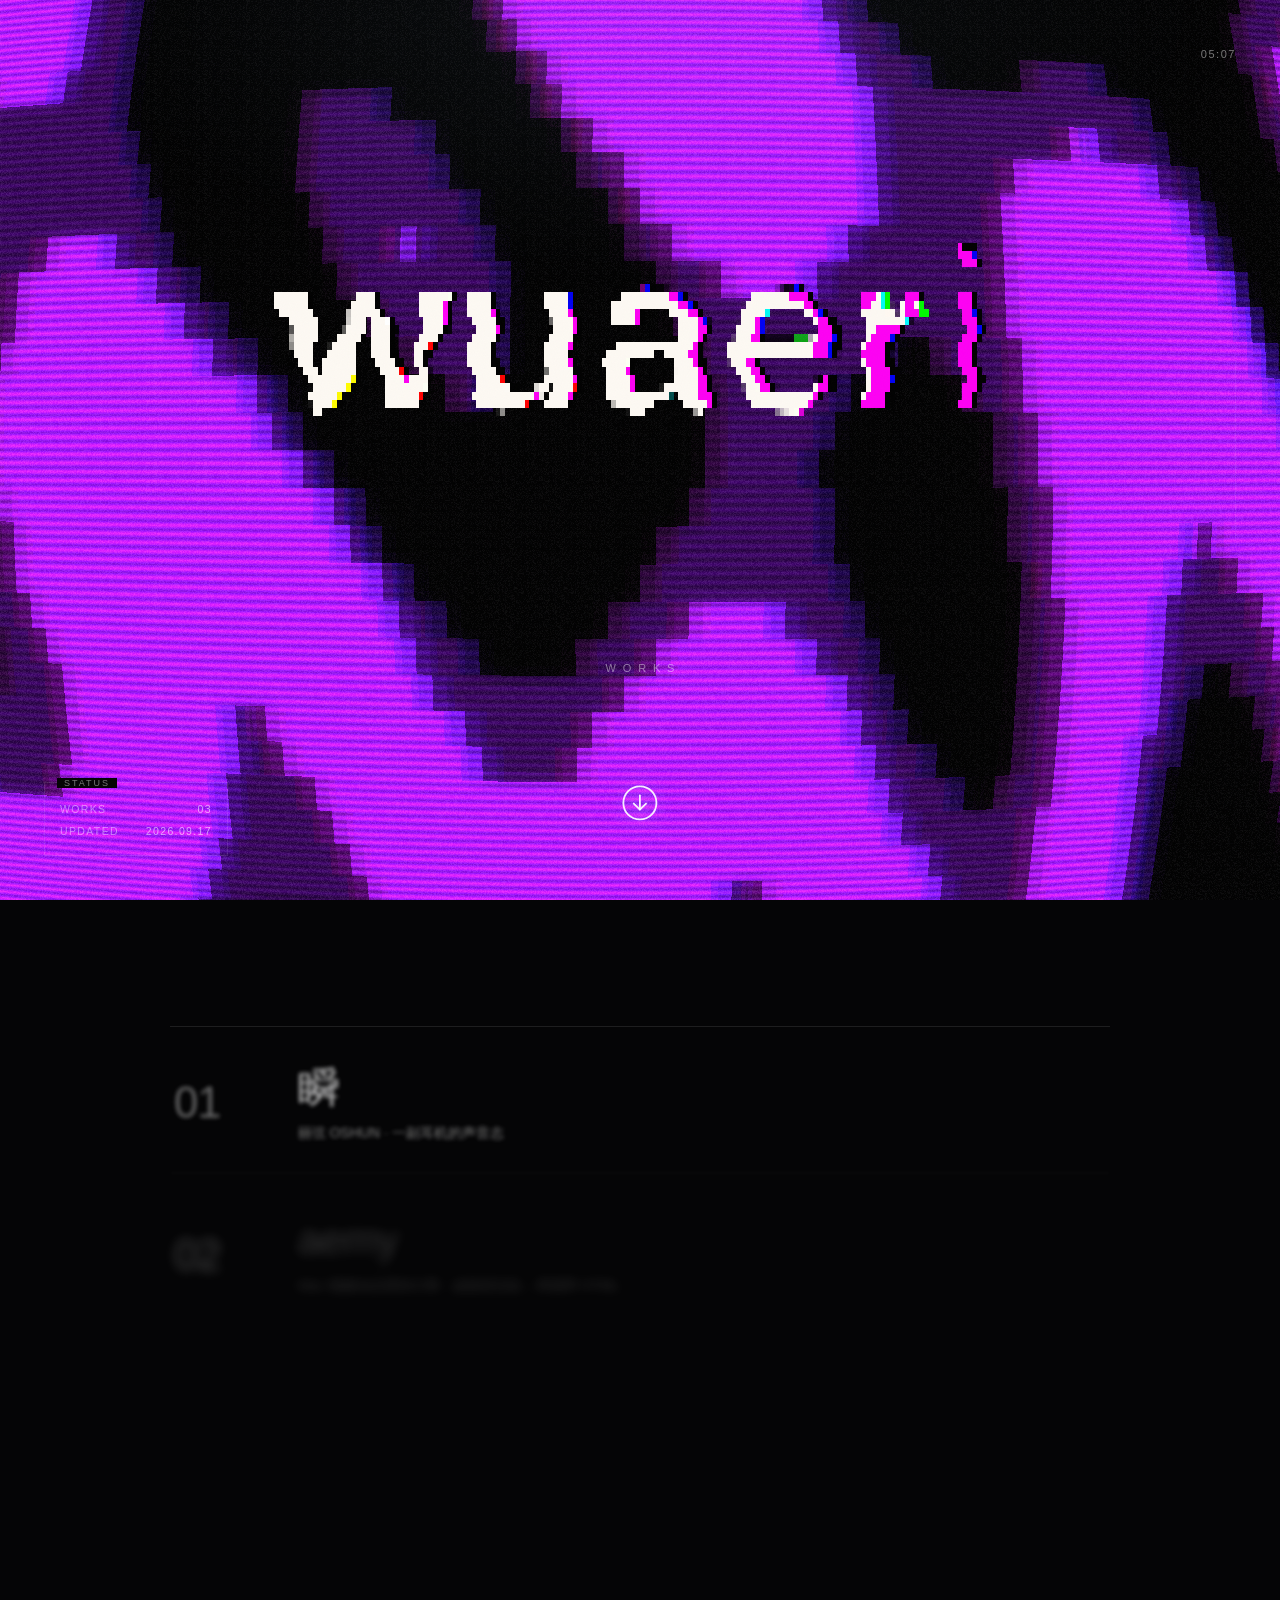
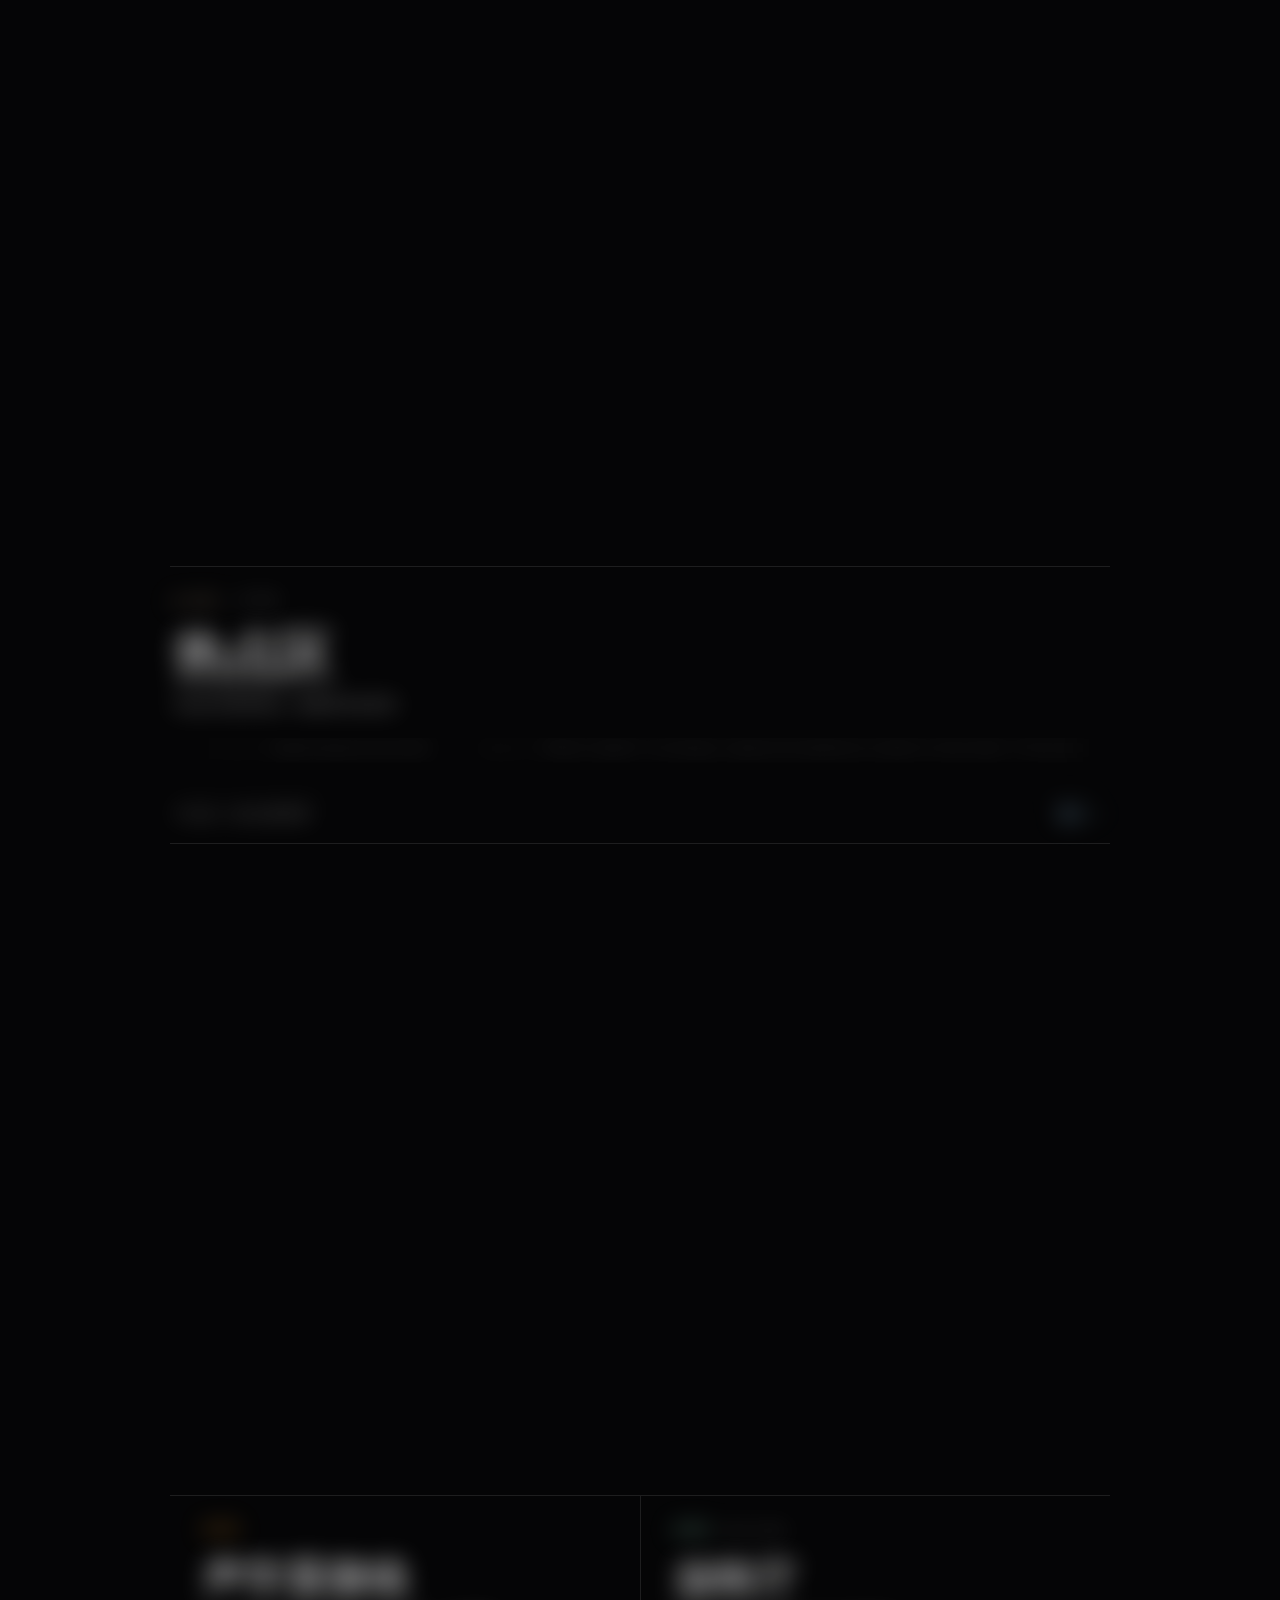
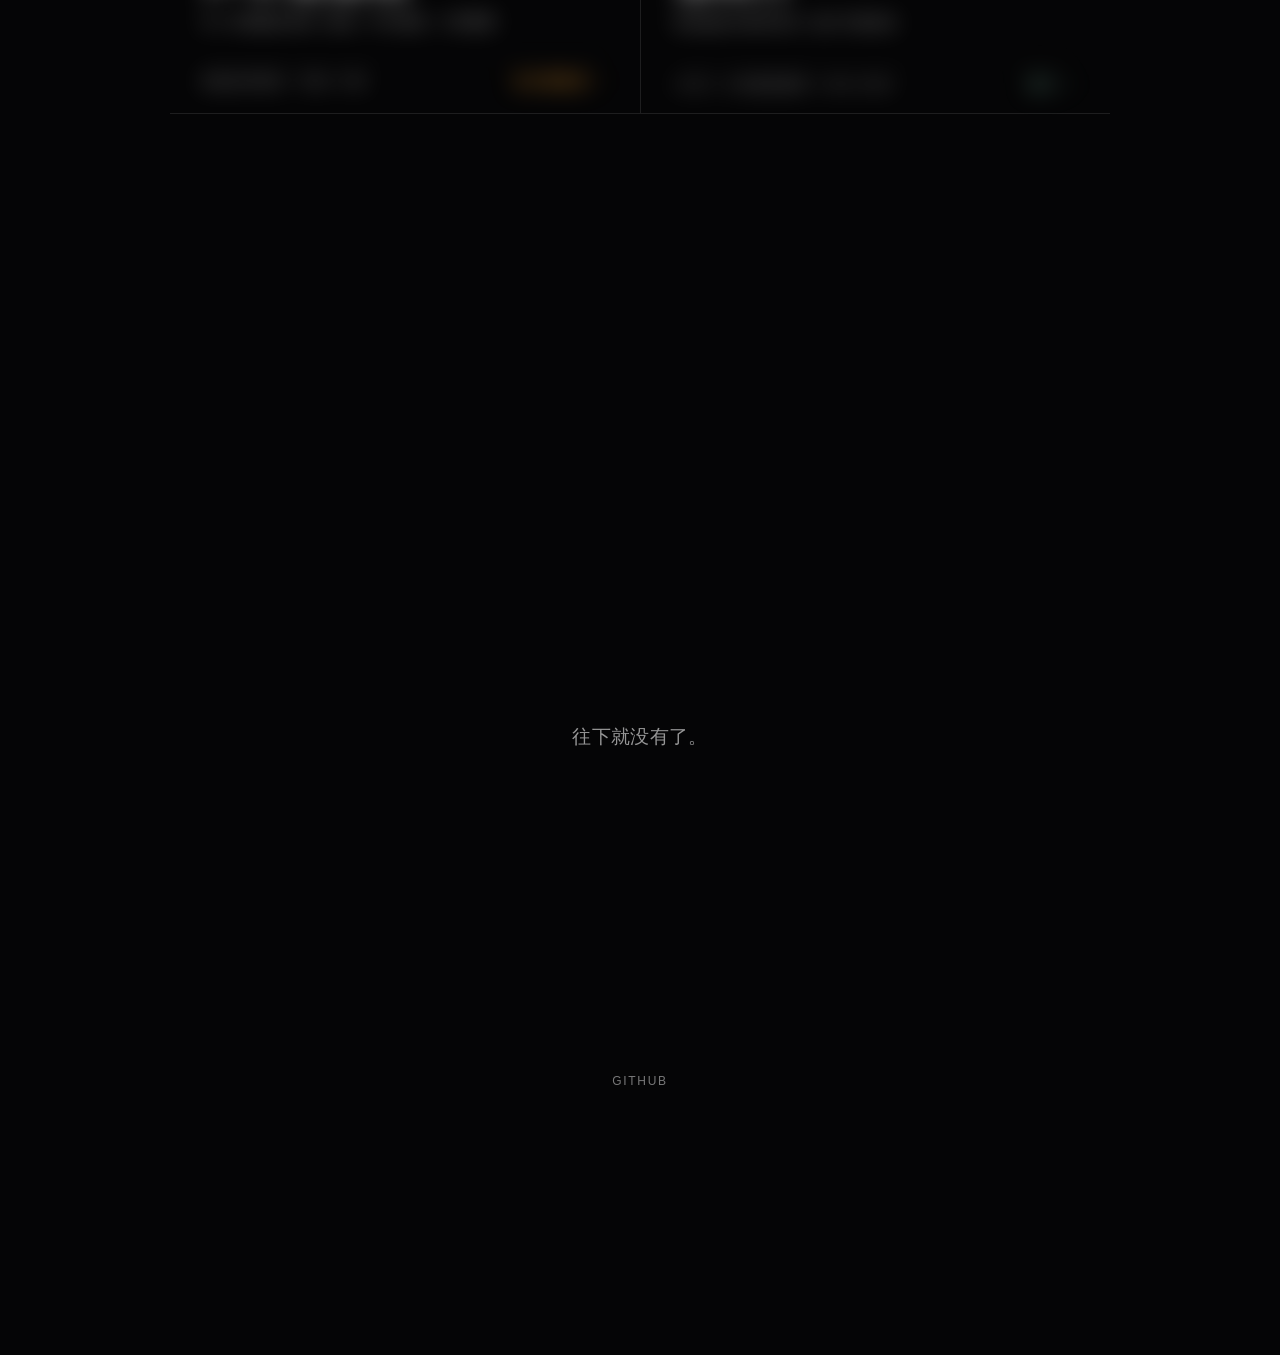
==== commit 27fa0ddd: "作品站：首页接上 aescco / aes员工群，放映厅上线 - screening/ 连同 13 张封面进仓库（此前只在本地） - aescco/ 任务中控静态快照（/Users/… → ~） - " ====
--- a/index.html
+++ b/index.html
@@ -929,7 +929,29 @@
         </a>
       </li>
 
-    </ul>
+    
+      <li>
+        <a href="./aescco/">
+          <span class="idx">04</span>
+          <span>
+            <span class="title">aescco</span>
+            <span class="desc">任务中控 · 把会话切成子进程摊开看，拐弯前伸手调一下</span>
+          </span>
+          <span class="arrow">→</span>
+        </a>
+      </li>
+
+      <li>
+        <a href="./aesgroup/">
+          <span class="idx">05</span>
+          <span>
+            <span class="title">aes 员工群</span>
+            <span class="desc">有人格、岗位与独立上下文的员工，坐在同一块群板上开会 · 零依赖</span>
+          </span>
+          <span class="arrow">→</span>
+        </a>
+      </li>
+</ul>
   </section>
 
   <!-- ═══ 三 · 热点 ═══
